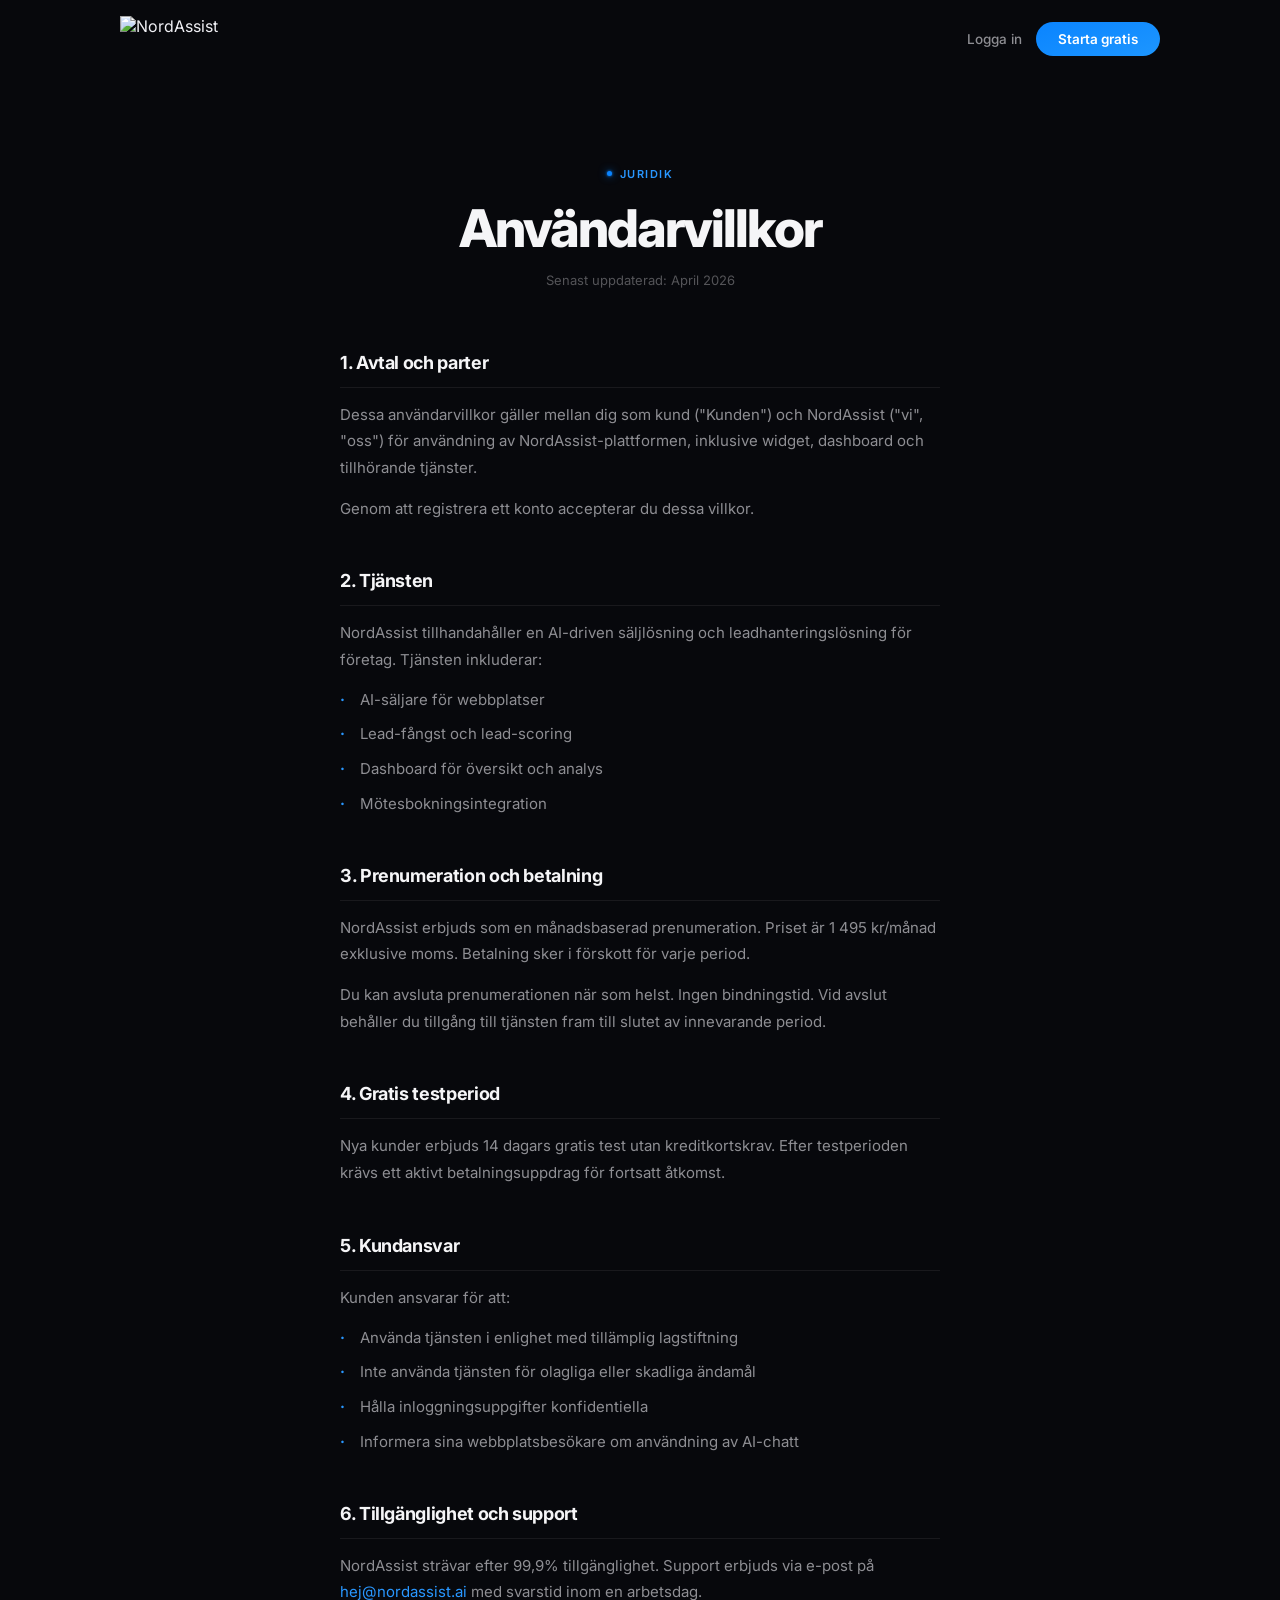
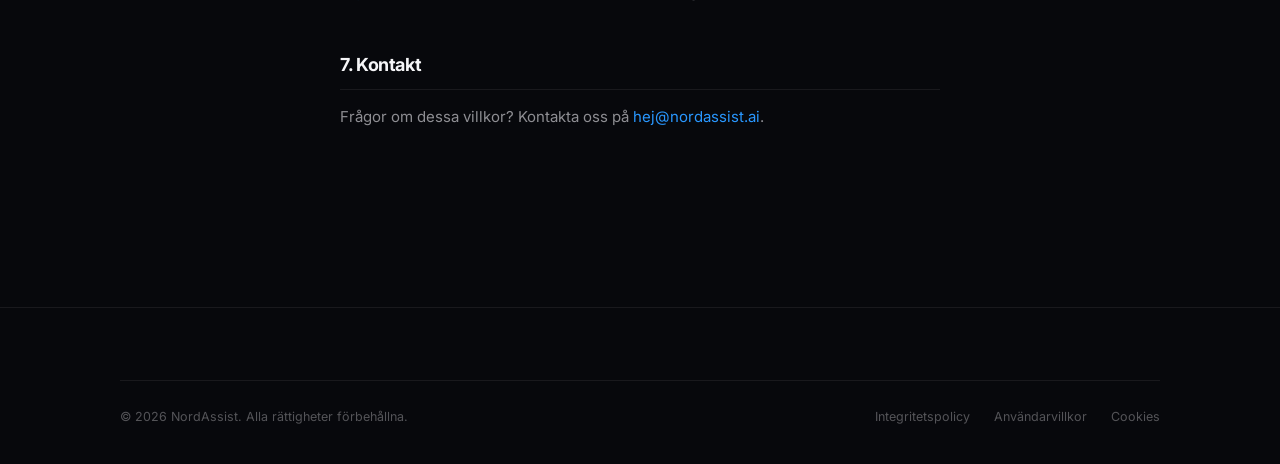
==== anvandarvillkor.html @ 7128ca0f "Förbättra ROI-sektionens design och copy (mörk tema + bättre konvertering)" ====
<!DOCTYPE html>
<html lang="sv">
<head>
  <meta charset="UTF-8"/>
  <meta name="viewport" content="width=device-width, initial-scale=1.0"/>
  <title>Användarvillkor — NordAssist</title>
  <link rel="preconnect" href="https://fonts.googleapis.com"/>
  <link rel="preconnect" href="https://fonts.gstatic.com" crossorigin/>
  <link href="https://fonts.googleapis.com/css2?family=Inter:wght@300;400;500;600;700;800&display=swap" rel="stylesheet"/>
  <link rel="stylesheet" href="./style.css?v=7"/>
  <style>
    .policy-hero{padding:160px 0 64px;text-align:center}
    .policy-hero .eyebrow{justify-content:center;margin-bottom:20px}
    .policy-hero .h1{font-size:clamp(30px,4.5vw,52px);font-weight:800;letter-spacing:-.04em;line-height:1.06;color:var(--text);margin-bottom:16px}
    .policy-meta{font-size:13px;color:var(--text-3)}
    .policy-body{max-width:680px;margin:0 auto;padding:0 40px var(--sec)}
    .policy-section{margin-bottom:48px}
    .policy-h2{font-size:18px;font-weight:700;letter-spacing:-.02em;color:var(--text);margin-bottom:14px;padding-bottom:14px;border-bottom:1px solid var(--border)}
    .policy-p{font-size:15px;color:var(--text-2);line-height:1.78;margin-bottom:14px}
    .policy-p:last-child{margin-bottom:0}
    .policy-ul{list-style:none;display:flex;flex-direction:column;gap:10px;margin-bottom:16px}
    .policy-ul li{font-size:15px;color:var(--text-2);line-height:1.65;padding-left:20px;position:relative}
    .policy-ul li::before{content:'·';position:absolute;left:0;color:var(--blue-2);font-weight:700}
    @media(max-width:600px){
      .policy-hero{padding:100px 0 48px}
      .policy-body{padding:0 20px 64px}
    }
  </style>
</head>
<body>

<nav id="nav" aria-label="Huvudmeny">
  <div class="w">
    <div class="nav-wrap">
      <a href="/" class="nav-logo" aria-label="NordAssist startsida">
        <img src="./assets/assets/Nordassist-transprantlogo.png" alt="NordAssist"/>
      </a>
      <div class="nav-right">
        <a href="https://app.getnordassist.com/login" class="nav-login">Logga in</a>
        <a href="https://app.getnordassist.com/signup" class="nav-cta">Starta gratis</a>
      </div>
    </div>
  </div>
</nav>

<section class="policy-hero">
  <div class="w-xs">
    <div class="eyebrow">Juridik</div>
    <h1 class="h1">Användarvillkor</h1>
    <p class="policy-meta">Senast uppdaterad: April 2026</p>
  </div>
</section>

<div class="policy-body">

  <div class="policy-section">
    <h2 class="policy-h2">1. Avtal och parter</h2>
    <p class="policy-p">Dessa användarvillkor gäller mellan dig som kund ("Kunden") och NordAssist ("vi", "oss") för användning av NordAssist-plattformen, inklusive widget, dashboard och tillhörande tjänster.</p>
    <p class="policy-p">Genom att registrera ett konto accepterar du dessa villkor.</p>
  </div>

  <div class="policy-section">
    <h2 class="policy-h2">2. Tjänsten</h2>
    <p class="policy-p">NordAssist tillhandahåller en AI-driven säljlösning och leadhanteringslösning för företag. Tjänsten inkluderar:</p>
    <ul class="policy-ul">
      <li>AI-säljare för webbplatser</li>
      <li>Lead-fångst och lead-scoring</li>
      <li>Dashboard för översikt och analys</li>
      <li>Mötesbokningsintegration</li>
    </ul>
  </div>

  <div class="policy-section">
    <h2 class="policy-h2">3. Prenumeration och betalning</h2>
    <p class="policy-p">NordAssist erbjuds som en månadsbaserad prenumeration. Priset är 1 495 kr/månad exklusive moms. Betalning sker i förskott för varje period.</p>
    <p class="policy-p">Du kan avsluta prenumerationen när som helst. Ingen bindningstid. Vid avslut behåller du tillgång till tjänsten fram till slutet av innevarande period.</p>
  </div>

  <div class="policy-section">
    <h2 class="policy-h2">4. Gratis testperiod</h2>
    <p class="policy-p">Nya kunder erbjuds 14 dagars gratis test utan kreditkortskrav. Efter testperioden krävs ett aktivt betalningsuppdrag för fortsatt åtkomst.</p>
  </div>

  <div class="policy-section">
    <h2 class="policy-h2">5. Kundansvar</h2>
    <p class="policy-p">Kunden ansvarar för att:</p>
    <ul class="policy-ul">
      <li>Använda tjänsten i enlighet med tillämplig lagstiftning</li>
      <li>Inte använda tjänsten för olagliga eller skadliga ändamål</li>
      <li>Hålla inloggningsuppgifter konfidentiella</li>
      <li>Informera sina webbplatsbesökare om användning av AI-chatt</li>
    </ul>
  </div>

  <div class="policy-section">
    <h2 class="policy-h2">6. Tillgänglighet och support</h2>
    <p class="policy-p">NordAssist strävar efter 99,9% tillgänglighet. Support erbjuds via e-post på <a href="mailto:hej@nordassist.ai" style="color:var(--blue-2)">hej@nordassist.ai</a> med svarstid inom en arbetsdag.</p>
  </div>

  <div class="policy-section">
    <h2 class="policy-h2">7. Kontakt</h2>
    <p class="policy-p">Frågor om dessa villkor? Kontakta oss på <a href="mailto:hej@nordassist.ai" style="color:var(--blue-2)">hej@nordassist.ai</a>.</p>
  </div>

</div>

<footer id="footer">
  <div class="w">
    <div class="footer-bottom" style="border-top:1px solid var(--border);padding-top:28px">
      <span class="footer-copy">© 2026 NordAssist. Alla rättigheter förbehållna.</span>
      <div class="footer-legal">
        <a href="/integritetspolicy.html">Integritetspolicy</a>
        <a href="/anvandarvillkor.html">Användarvillkor</a>
        <a href="/cookies.html">Cookies</a>
      </div>
    </div>
  </div>
</footer>

<script>
  var nav = document.getElementById('nav');
  if (nav) {
    window.addEventListener('scroll', function() {
      nav.classList.toggle('scrolled', window.scrollY > 40);
    }, { passive: true });
  }
</script>
</body>
</html>
---- style.css ----
/* ═══════════════════════════════════════════════════
   NordAssist — Landing Page Styles
   ═══════════════════════════════════════════════════ */

/* ─────────────────────────────────────────
   RESET & BASE
───────────────────────────────────────── */
*,*::before,*::after{box-sizing:border-box;margin:0;padding:0}
html{scroll-behavior:smooth;-webkit-text-size-adjust:100%;scroll-padding-top:68px}
body{
  font-family:'Inter',-apple-system,BlinkMacSystemFont,sans-serif;
  background:#07080c;
  color:#f0f0f5;
  overflow-x:hidden;
  -webkit-font-smoothing:antialiased;
  -moz-osx-font-smoothing:grayscale;
}
img,video{max-width:100%;display:block}
a{text-decoration:none;color:inherit}
button{font-family:inherit;cursor:pointer;border:none;background:none}

/* ─────────────────────────────────────────
   DESIGN TOKENS
───────────────────────────────────────── */
:root{
  --bg:          #07080c;
  --bg-raise:    #0b0d14;
  --bg-float:    #0f1119;
  --surface:     #131720;
  --border:      rgba(255,255,255,0.07);
  --border-hi:   rgba(255,255,255,0.11);
  --blue:        #0A84FF;
  --blue-2:      #2997FF;
  --blue-dim:    rgba(10,132,255,0.10);
  --blue-glow:   rgba(10,132,255,0.22);
  --blue-border: rgba(10,132,255,0.28);
  --text:        #F5F5F7;
  --text-2:      #8E8E93;
  --text-3:      #545458;
  --green:       #30D158;
  --orange:      #FF9F0A;
  --r:           12px;
  --r-lg:        20px;
  --r-xl:        28px;
  --sec:         128px;
  --sec-m:       80px;
  --max:         1120px;
  /* ── Animation system ── */
  --ease:        cubic-bezier(.25,.46,.45,.94);
  --ease-out:    cubic-bezier(.16,1,.3,1);
  --dur-micro:   .15s;
  --dur-hover:   .22s;
  --dur-reveal:  .62s;
}

/* ─────────────────────────────────────────
   LAYOUT
───────────────────────────────────────── */
.w{max-width:var(--max);margin:0 auto;padding:0 40px}
.w-sm{max-width:760px;margin:0 auto;padding:0 40px}
.w-xs{max-width:560px;margin:0 auto;padding:0 40px}

/* ─────────────────────────────────────────
   TYPOGRAPHY
───────────────────────────────────────── */
.eyebrow{
  display:inline-flex;align-items:center;gap:8px;
  font-size:11px;font-weight:600;letter-spacing:.14em;text-transform:uppercase;
  color:var(--blue-2);
}
.eyebrow::before{
  content:'';width:5px;height:5px;border-radius:50%;
  background:var(--blue);box-shadow:0 0 10px var(--blue);
  animation:pulse 2.4s ease-in-out infinite;
}
@keyframes pulse{0%,100%{opacity:1}50%{opacity:.3}}

.display{
  font-size:clamp(52px,7vw,96px);
  font-weight:800;letter-spacing:-.04em;line-height:1.01;color:var(--text);
}
.display em{font-style:normal;color:var(--blue-2)}

.h2{
  font-size:clamp(36px,4.5vw,64px);
  font-weight:700;letter-spacing:-.03em;line-height:1.08;color:var(--text);
}
.h3{font-size:clamp(22px,2.5vw,32px);font-weight:700;letter-spacing:-.025em;color:var(--text);line-height:1.2}

.lead{font-size:clamp(17px,1.8vw,21px);line-height:1.65;color:var(--text-2);font-weight:400}
.body{font-size:16px;line-height:1.75;color:var(--text-2)}

/* ─────────────────────────────────────────
   BUTTONS
───────────────────────────────────────── */
.btn{
  display:inline-flex;align-items:center;gap:9px;
  padding:14px 30px;border-radius:980px;
  font-size:15px;font-weight:600;letter-spacing:-.01em;
  transition:all .22s ease;white-space:nowrap;
}
.btn-primary{
  background:var(--blue);color:#fff;
  box-shadow:0 0 0 0 transparent;
}
.btn-primary:hover{
  background:var(--blue-2);
  box-shadow:0 8px 32px rgba(10,132,255,.35),0 0 0 1px rgba(10,132,255,.4);
  transform:translateY(-1px);
}
.btn-ghost{
  color:var(--text-2);
  border:1px solid var(--border-hi);
  background:rgba(255,255,255,.03);
}
.btn-ghost:hover{color:var(--text);border-color:rgba(255,255,255,.22);background:rgba(255,255,255,.06)}
.btn-demo{
  color:#fff;
  background:linear-gradient(160deg,var(--blue) 0%,#1d96ff 100%);
  border:1px solid transparent;
  box-shadow:inset 0 1px 0 rgba(255,255,255,.12),0 4px 20px rgba(10,132,255,.28);
}
.btn-demo:hover{
  color:#fff;
  background:linear-gradient(160deg,#1d96ff 0%,var(--blue-2) 100%);
  box-shadow:0 0 0 1px rgba(10,132,255,.5),0 8px 36px rgba(10,132,255,.44),inset 0 1px 0 rgba(255,255,255,.12);
  transform:scale(1.03);
}
.btn svg{width:16px;height:16px;flex-shrink:0;transition:transform .2s}
.btn:hover svg{transform:translateX(3px)}

/* ─────────────────────────────────────────
   REVEAL ANIMATIONS — defined in FINAL POLISH block below
───────────────────────────────────────── */
.r-d1{transition-delay:.1s}.r-d2{transition-delay:.2s}.r-d3{transition-delay:.3s}
.r-d4{transition-delay:.4s}.r-d5{transition-delay:.5s}

/* ─────────────────────────────────────────
   NAV
───────────────────────────────────────── */
#nav{
  position:fixed;top:0;left:0;right:0;z-index:999;
  padding:16px 0;
  transition:background .35s,border-color .35s,padding .35s;
  border-bottom:1px solid transparent;
}
#nav.scrolled{
  background:rgba(7,8,12,.82);
  backdrop-filter:blur(24px);-webkit-backdrop-filter:blur(24px);
  border-bottom-color:var(--border);
  padding:12px 0;
}
.nav-wrap{display:flex;align-items:center;justify-content:space-between;gap:20px}
.nav-logo{
  display:flex;align-items:center;
  background:none;padding:0;border-radius:0;
  border:none;box-shadow:none;outline:none;
  text-decoration:none;
}
.nav-logo img{
  /* Crop the large empty canvas padding out of the PNG so the
     actual "Nordassist" text fills the visible area */
  display:block;
  width:210px;
  height:46px;
  object-fit:cover;
  object-position:50% 48%;
  transition:opacity .25s ease, transform .25s ease;
}
.nav-logo:hover img{
  opacity:.88;
  transform:scale(1.02);
}
.nav-links{display:flex;align-items:center;gap:32px;list-style:none}
.nav-links a{font-size:13.5px;font-weight:500;color:var(--text-2);transition:color .18s}
.nav-links a:hover{color:var(--text)}
.nav-right{display:flex;align-items:center;gap:14px}
.nav-login{font-size:13.5px;font-weight:500;color:var(--text-2);transition:color .18s}
.nav-login:hover{color:var(--text)}
.nav-signup{font-size:13.5px;font-weight:500;color:var(--blue-2);transition:color .18s}
.nav-signup:hover{color:#fff}
.nav-cta{
  display:inline-flex;align-items:center;gap:7px;
  padding:9px 22px;border-radius:980px;
  font-size:13.5px;font-weight:600;color:#fff;
  background:var(--blue);transition:all .2s;
}
.nav-cta:hover{background:var(--blue-2);box-shadow:0 4px 22px rgba(10,132,255,.55);transform:translateY(-1px)}
.hamburger{display:none;flex-direction:column;gap:5px;padding:4px}
.hamburger span{display:block;width:22px;height:1.5px;background:var(--text-2);border-radius:2px;transition:all .25s}

/* ─────────────────────────────────────────
   MOBILE MENU
───────────────────────────────────────── */
.mob-menu{
  display:none;position:fixed;inset:0;z-index:998;
  background:rgba(7,8,12,.97);
  flex-direction:column;align-items:center;justify-content:center;gap:36px;
}
.mob-menu.open{display:flex}
.mob-menu a{font-size:26px;font-weight:700;color:var(--text);letter-spacing:-.03em;transition:color .18s}
.mob-menu a:hover{color:var(--blue-2)}
.mob-close{position:absolute;top:20px;right:20px;font-size:32px;color:var(--text-2);border:none;background:none;cursor:pointer}

/* ─────────────────────────────────────────
   ① HERO
───────────────────────────────────────── */
#hero{
  position:relative;
  min-height:100vh;
  display:flex;flex-direction:column;align-items:center;justify-content:center;
  text-align:center;padding:200px 0 100px;
  background:#000;
  overflow:hidden;
}
#hero::after{
  content:'';position:absolute;left:0;right:0;bottom:0;
  height:160px;pointer-events:none;z-index:0;
  background:linear-gradient(to bottom,transparent,var(--bg));
}


.hero-inner{position:relative;z-index:1;max-width:820px;padding:0 32px}

.hero-badge{
  display:inline-flex;align-items:center;gap:8px;
  padding:8px 20px;border-radius:980px;
  background:rgba(255,255,255,.05);border:1px solid rgba(255,255,255,.13);
  font-size:11.5px;font-weight:600;color:rgba(255,255,255,.7);letter-spacing:.1em;text-transform:uppercase;
  margin-bottom:40px;
}
.hero-badge-icon{font-size:13px;opacity:.8}

.hero-title{
  font-size:clamp(54px,7.5vw,100px);
  font-weight:800;letter-spacing:-.045em;line-height:.98;
  color:var(--text);margin-bottom:24px;
}

.hero-sub{
  font-size:clamp(16px,1.8vw,19px);line-height:1.65;color:var(--text-2);
  max-width:560px;margin:0 auto 40px;font-weight:400;
}

/* Video */
.hero-video-wrap{
  position:relative;
  width:560px;height:560px;
  margin:32px auto 40px;
  display:flex;align-items:center;justify-content:center;
  animation:heroFloat 7s ease-in-out infinite;
}
@keyframes heroFloat{
  0%,100%{transform:translateY(0)}
  50%{transform:translateY(-16px)}
}
.hero-video-wrap::before{
  content:'';position:absolute;inset:-15%;
  background:radial-gradient(circle,rgba(10,132,255,.18) 0%,transparent 65%);
  filter:blur(50px);
  z-index:0;pointer-events:none;
}
.hero-video-wrap video{
  width:100%;height:100%;
  object-fit:contain;
  position:relative;z-index:1;
  mix-blend-mode:screen;
  -webkit-mask-image:radial-gradient(circle, black 40%, transparent 70%);
  mask-image:        radial-gradient(circle, black 40%, transparent 70%);
}

.hero-actions{display:flex;align-items:center;justify-content:center;gap:12px;flex-wrap:wrap}

.hero-proof{
  margin-top:44px;
  display:flex;align-items:center;justify-content:center;gap:24px;flex-wrap:wrap;
}
.hero-proof-item{font-size:12px;font-weight:500;color:var(--text-3);letter-spacing:.02em}
.hero-proof-sep{width:3px;height:3px;border-radius:50%;background:var(--text-3)}

/* Scroll cue */
.scroll-cue{
  position:absolute;bottom:36px;left:50%;transform:translateX(-50%);
  z-index:2;display:flex;flex-direction:column;align-items:center;gap:8px;
}
.scroll-cue-line{
  width:1px;height:48px;
  background:linear-gradient(to bottom,rgba(255,255,255,.25),transparent);
  animation:scrollLine 2s ease-in-out infinite;
}
@keyframes scrollLine{
  0%{transform:scaleY(0);transform-origin:top}
  50%{transform:scaleY(1);transform-origin:top}
  51%{transform:scaleY(1);transform-origin:bottom}
  100%{transform:scaleY(0);transform-origin:bottom}
}
.scroll-cue-label{font-size:10px;font-weight:600;letter-spacing:.12em;text-transform:uppercase;color:var(--text-3)}

/* ─────────────────────────────────────────
   ② VALUE PROPS (ROI grid)
───────────────────────────────────────── */
#value-props{
  background:var(--bg);
  padding:var(--sec) 0 calc(var(--sec) + 20px);
  position:relative;
  overflow:hidden;
}
/* Layered atmospheric glow — offset blue + subtle indigo */
#value-props::before{
  content:'';
  position:absolute;
  top:-200px; left:50%;
  transform:translateX(-50%);
  width:1400px; height:900px;
  background:
    radial-gradient(ellipse 52% 52% at 36% 44%, rgba(10,132,255,.085) 0%, transparent 70%),
    radial-gradient(ellipse 42% 42% at 64% 36%, rgba(88,80,220,.055) 0%, transparent 70%);
  pointer-events:none;
  z-index:0;
}
.vp-header{
  text-align:center;
  margin-bottom:64px;
  padding:0 40px;
  position:relative;
  z-index:1;
}
.vp-title{
  font-size:clamp(28px,3.8vw,46px);
  font-weight:800;
  letter-spacing:-.04em;
  line-height:1.06;
  color:var(--text);
  margin-bottom:18px;
  max-width:600px;
  margin-left:auto;margin-right:auto;
}
.vp-sub{
  font-size:17px;
  color:var(--text-2);
  line-height:1.65;
  max-width:480px;
  margin:0 auto;
  font-weight:400;
}
.vp-grid{
  display:grid;
  grid-template-columns:repeat(4,1fr);
  gap:14px;
  max-width:var(--max);
  margin:0 auto;
  padding:0 40px;
  position:relative;
  z-index:1;
}
.vp-card{
  background:linear-gradient(160deg,rgb(21,23,38) 0%,rgb(14,16,27) 100%);
  border:1px solid rgba(255,255,255,.08);
  border-radius:20px;
  padding:34px 28px 30px;
  position:relative;
  overflow:hidden;
  box-shadow:
    inset 0 1px 0 rgba(255,255,255,.07),
    0 8px 32px rgba(0,0,0,.5);
  transition:transform .3s var(--ease-out),box-shadow .3s var(--ease-out),border-color .3s var(--ease-out);
}
/* Diagonal shimmer on hover */
.vp-card::after{
  content:'';
  position:absolute;
  inset:0;
  background:linear-gradient(
    135deg,
    transparent 30%,
    rgba(255,255,255,.022) 50%,
    transparent 70%
  );
  opacity:0;
  transition:opacity .35s var(--ease);
  pointer-events:none;
}
.vp-card:hover::after{ opacity:1 }
.vp-card:hover{
  transform:translateY(-7px);
  border-color:rgba(10,132,255,.30);
  box-shadow:
    inset 0 1px 0 rgba(255,255,255,.10),
    0 24px 64px rgba(0,0,0,.6),
    0 0 0 1px rgba(10,132,255,.10),
    0 0 60px rgba(10,132,255,.07);
}
.vp-icon{
  width:48px;height:48px;
  min-width:48px;min-height:48px;
  border-radius:13px;
  background:rgba(10,132,255,.09);
  border:1px solid rgba(10,132,255,.20);
  display:flex;align-items:center;justify-content:center;
  flex-shrink:0;
  overflow:hidden;
  margin-bottom:22px;
  box-shadow:inset 0 1px 0 rgba(255,255,255,.06);
  transition:background .3s var(--ease),box-shadow .3s var(--ease),border-color .3s var(--ease);
}
.vp-icon svg{
  display:block;
  width:20px!important;height:20px!important;
  min-width:20px;min-height:20px;
  max-width:20px;max-height:20px;
  flex-shrink:0;
  color:var(--blue-2);
}
.vp-card:hover .vp-icon{
  background:rgba(10,132,255,.16);
  border-color:rgba(10,132,255,.34);
  box-shadow:
    inset 0 1px 0 rgba(255,255,255,.07),
    0 0 22px rgba(10,132,255,.38);
}
.vp-card-title{
  font-size:15.5px;
  font-weight:700;
  color:var(--text);
  letter-spacing:-.025em;
  line-height:1.28;
  margin-bottom:10px;
}
.vp-card-text{
  font-size:13.5px;
  color:var(--text-2);
  line-height:1.68;
}
/* Tagline — vertical blue connector + statement */
.vp-tagline{
  text-align:center;
  margin-top:68px;
  padding:0 40px;
  position:relative;
  z-index:1;
}
.vp-tagline::before{
  content:'';
  display:block;
  width:1px; height:44px;
  background:linear-gradient(to bottom,transparent,rgba(10,132,255,.45),transparent);
  margin:0 auto 24px;
}
.vp-tagline-text{
  font-size:16px;
  font-weight:500;
  color:var(--text-2);
  letter-spacing:-.015em;
  line-height:1.5;
}

/* ─────────────────────────────────────────
   ③ PROBLEM HOOK
───────────────────────────────────────── */
#hook{
  padding:var(--sec) 0;
  background:var(--bg);
  text-align:center;
}
.hook-stat{
  font-size:clamp(80px,12vw,160px);
  font-weight:800;letter-spacing:-.06em;line-height:1;
  color:var(--text);margin-bottom:16px;
}
.hook-stat span{color:var(--blue-2)}
.hook-label{font-size:clamp(18px,2.2vw,26px);font-weight:400;color:var(--text-2);letter-spacing:-.01em}
.hook-sub{
  max-width:480px;margin:40px auto 0;
  font-size:17px;line-height:1.65;color:var(--text-3);
}
.hook-divider{
  width:1px;height:80px;background:linear-gradient(to bottom,transparent,rgba(255,255,255,.12),transparent);
  margin:56px auto;
}

/* ─────────────────────────────────────────
   ③ DASHBOARD
───────────────────────────────────────── */
#dashboard{
  padding:0 0 var(--sec);
  background:var(--bg);
}
.dash-label-row{text-align:center;margin-bottom:64px}
.dash-label-row .eyebrow{margin-bottom:20px}

.dash-frame{
  position:relative;max-width:1180px;margin:0 auto;padding:0 24px;
  overflow:hidden;
}
.dash-frame::before{
  content:'';position:absolute;
  inset:80px 60px 0;
  background:radial-gradient(ellipse at 50% 40%,rgba(10,132,255,.2) 0%,rgba(100,90,255,.07) 40%,transparent 70%);
  filter:blur(60px);pointer-events:none;z-index:0;
  overflow:hidden;
}
.dash-window{
  position:relative;z-index:1;
  background:var(--bg-float);
  border:1px solid rgba(10,132,255,.16);
  border-radius:20px;overflow:hidden;
  box-shadow:0 0 0 1px rgba(255,255,255,.05),0 60px 160px rgba(0,0,0,.8),0 0 100px rgba(10,132,255,.12);
  transition:transform .5s ease,box-shadow .5s ease;
}
.dash-window:hover{
  transform:scale(1.008);
  box-shadow:0 0 0 1px rgba(255,255,255,.07),0 70px 180px rgba(0,0,0,.85),0 0 140px rgba(10,132,255,.2);
}
.dash-bar{
  display:flex;align-items:center;gap:8px;
  padding:14px 22px;border-bottom:1px solid var(--border);
  background:rgba(255,255,255,.02);
}
.dash-dot{width:11px;height:11px;border-radius:50%}
.dash-dot-r{background:#FF5F57}.dash-dot-y{background:#FEBC2E}.dash-dot-g{background:#28C840}
.dash-url{
  margin-left:14px;padding:5px 16px;
  background:rgba(255,255,255,.04);border:1px solid var(--border);border-radius:7px;
  font-size:12px;color:var(--text-3);display:flex;align-items:center;gap:8px;
}
.dash-img{width:100%;height:auto;display:block}

/* ─────────────────────────────────────────
   ④⑤⑥ ALTERNATING FEATURES
───────────────────────────────────────── */
.feature-section{
  padding:var(--sec) 0;
  overflow:hidden;
}
.feature-section:nth-child(even){background:var(--bg-raise)}
.feature-section:nth-child(odd){background:var(--bg)}

.feature-grid{
  display:grid;grid-template-columns:1fr 1fr;
  gap:80px;align-items:center;
}
.feature-grid.reverse{direction:rtl}
.feature-grid.reverse > *{direction:ltr}

.feature-copy .eyebrow{margin-bottom:24px}
.feature-copy .h3{margin-bottom:20px}
.feature-copy .body{margin-bottom:36px;max-width:440px}

.feature-result{
  display:inline-flex;align-items:center;gap:12px;
  padding:12px 20px;border-radius:12px;
  background:rgba(48,209,88,.06);border:1px solid rgba(48,209,88,.18);
}
.feature-result-num{font-size:22px;font-weight:800;letter-spacing:-.04em;color:var(--green)}
.feature-result-text{font-size:13px;color:rgba(255,255,255,.5);line-height:1.4}

.feature-visual{
  position:relative;display:flex;align-items:center;justify-content:center;
}
.feature-visual::before{
  content:'';position:absolute;inset:0;
  background:radial-gradient(ellipse at 50% 50%,rgba(10,132,255,.1) 0%,transparent 70%);
  pointer-events:none;
}

/* Chat widget mock */
.chat-mock{
  width:100%;max-width:380px;
  background:var(--bg-float);border:1px solid var(--border-hi);
  border-radius:20px;padding:28px;
  box-shadow:0 40px 100px rgba(0,0,0,.6),0 0 80px rgba(10,132,255,.12),0 0 0 1px rgba(10,132,255,.06);
}
.chat-header{display:flex;align-items:center;gap:12px;margin-bottom:24px;padding-bottom:16px;border-bottom:1px solid var(--border)}
.chat-avatar{
  width:36px;height:36px;border-radius:50%;
  background:linear-gradient(135deg,#0A84FF,#2997FF);
  display:flex;align-items:center;justify-content:center;
  font-size:14px;font-weight:700;color:#fff;flex-shrink:0;
}
.chat-header-info{flex:1}
.chat-name{font-size:13px;font-weight:600;color:var(--text);margin-bottom:2px}
.chat-status{font-size:11px;color:var(--green);display:flex;align-items:center;gap:5px}
.chat-status::before{content:'';width:5px;height:5px;border-radius:50%;background:var(--green)}

.chat-messages{display:flex;flex-direction:column;gap:14px;margin-bottom:24px}
.chat-bubble{
  padding:11px 15px;border-radius:14px;
  font-size:13.5px;line-height:1.55;max-width:82%;
}
.chat-bubble-ai{background:var(--surface);color:var(--text-2);align-self:flex-start;border-bottom-left-radius:4px}
.chat-bubble-user{background:var(--blue);color:#fff;align-self:flex-end;border-bottom-right-radius:4px}

.chat-score-row{
  display:flex;align-items:center;gap:10px;
  padding:10px 14px;
  background:rgba(10,132,255,.08);border:1px solid rgba(10,132,255,.18);border-radius:10px;
  font-size:12px;
}
.chat-score-label{color:var(--text-3);flex:1}
.chat-score-value{font-size:18px;font-weight:800;color:var(--blue-2);letter-spacing:-.03em}
.chat-score-bar{
  flex:1;height:4px;background:rgba(255,255,255,.08);border-radius:2px;overflow:hidden;
}
.chat-score-fill{height:100%;border-radius:2px;background:linear-gradient(90deg,var(--blue),var(--blue-2))}

/* Lead card mock */
.lead-mock{
  width:100%;max-width:360px;
  background:var(--bg-float);border:1px solid var(--border-hi);
  border-radius:20px;overflow:hidden;
  box-shadow:0 40px 100px rgba(0,0,0,.5);
}
.lead-mock-header{
  padding:24px 24px 20px;
  border-bottom:1px solid var(--border);
  background:rgba(255,255,255,.02);
  display:flex;align-items:center;justify-content:space-between;
}
.lead-mock-title{font-size:12px;font-weight:600;letter-spacing:.08em;text-transform:uppercase;color:var(--text-3)}
.lead-hot-badge{
  font-size:10px;font-weight:700;letter-spacing:.06em;text-transform:uppercase;
  color:#FF453A;background:rgba(255,69,58,.1);border:1px solid rgba(255,69,58,.2);
  padding:3px 10px;border-radius:20px;
}
.lead-item{
  padding:18px 24px;border-bottom:1px solid var(--border);
  display:flex;align-items:center;gap:14px;
  transition:background .18s;
}
.lead-item:last-child{border-bottom:none}
.lead-item:hover{background:rgba(255,255,255,.02)}
.lead-initials{
  width:36px;height:36px;border-radius:50%;
  display:flex;align-items:center;justify-content:center;
  font-size:12px;font-weight:700;flex-shrink:0;
}
.lead-info{flex:1}
.lead-name{font-size:13.5px;font-weight:600;color:var(--text);margin-bottom:3px}
.lead-company{font-size:12px;color:var(--text-3)}
.lead-score{text-align:right}
.lead-score-num{font-size:18px;font-weight:800;letter-spacing:-.03em}
.lead-score-sub{font-size:10px;color:var(--text-3);margin-top:1px}
.lead-bar{height:3px;border-radius:2px;margin-top:6px}

/* Calendar mock */
.cal-mock{
  width:100%;max-width:360px;
  background:var(--bg-float);border:1px solid var(--border-hi);
  border-radius:20px;overflow:hidden;
  box-shadow:0 40px 100px rgba(0,0,0,.5);
}
.cal-header{
  padding:20px 24px;border-bottom:1px solid var(--border);
  display:flex;align-items:center;justify-content:space-between;
}
.cal-month{font-size:14px;font-weight:600;color:var(--text)}
.cal-nav{display:flex;gap:8px}
.cal-nav-btn{
  width:28px;height:28px;border-radius:50%;border:1px solid var(--border);
  display:flex;align-items:center;justify-content:center;color:var(--text-3);font-size:14px;
  transition:all .18s;
}
.cal-nav-btn:hover{border-color:var(--border-hi);color:var(--text)}
.cal-days-header{
  display:grid;grid-template-columns:repeat(7,1fr);
  padding:14px 20px 8px;gap:2px;
}
.cal-day-label{font-size:10px;font-weight:600;letter-spacing:.06em;text-transform:uppercase;color:var(--text-3);text-align:center}
.cal-grid{display:grid;grid-template-columns:repeat(7,1fr);padding:0 16px 20px;gap:4px}
.cal-cell{
  aspect-ratio:1;display:flex;align-items:center;justify-content:center;
  font-size:13px;border-radius:50%;cursor:pointer;transition:all .18s;color:var(--text-2);
}
.cal-cell:hover{background:rgba(255,255,255,.06);color:var(--text)}
.cal-cell.today{background:var(--blue);color:#fff;font-weight:700}
.cal-cell.booked{color:var(--text-3)}
.cal-cell.booked::after{
  content:'·';position:absolute;bottom:2px;left:50%;transform:translateX(-50%);
  font-size:8px;color:var(--blue);
}
.cal-cell.available{background:rgba(48,209,88,.1);color:var(--green);font-weight:600}
.cal-cell-wrap{position:relative}
.cal-slot-list{padding:16px 24px;border-top:1px solid var(--border)}
.cal-slot-label{font-size:11px;font-weight:600;letter-spacing:.08em;text-transform:uppercase;color:var(--text-3);margin-bottom:12px}
.cal-slots{display:flex;gap:8px;flex-wrap:wrap}
.cal-slot{
  padding:7px 14px;border-radius:8px;font-size:13px;font-weight:500;
  border:1px solid var(--border);color:var(--text-2);transition:all .18s;cursor:pointer;
}
.cal-slot:hover{border-color:var(--blue);color:var(--blue);background:var(--blue-dim)}
.cal-slot.selected{background:var(--blue);border-color:var(--blue);color:#fff}

/* ─────────────────────────────────────────
   ⑦ RESULTS STATS
───────────────────────────────────────── */
#results{
  padding:var(--sec) 0;
  background:var(--bg);
  border-top:1px solid var(--border);
  border-bottom:1px solid var(--border);
}
.results-grid{
  display:grid;grid-template-columns:repeat(3,1fr);
  gap:0;border:1px solid var(--border);border-radius:var(--r-xl);overflow:hidden;
}
.result-item{
  padding:56px 40px;text-align:center;
  border-right:1px solid var(--border);
  position:relative;transition:background .22s;
}
.result-item:last-child{border-right:none}
.result-item:hover{background:rgba(10,132,255,.03)}
.result-item::after{
  content:'';position:absolute;top:0;left:0;right:0;height:2px;
  background:linear-gradient(90deg,transparent,var(--blue),transparent);
  opacity:0;transition:opacity .3s;
}
.result-item:hover::after{opacity:1}
.result-num{
  font-size:clamp(48px,6vw,76px);font-weight:800;letter-spacing:-.05em;
  color:var(--text);line-height:1;margin-bottom:10px;
}
.result-num em{font-style:normal;color:var(--blue-2)}
.result-label{font-size:14px;color:var(--text-3);font-weight:500;line-height:1.5}

/* ─────────────────────────────────────────
   ⑧ HOW IT WORKS
───────────────────────────────────────── */
#how{
  padding:var(--sec) 0;
  background:var(--bg-raise);
}
/* .how-steps, .how-step, etc. → moved to premium redesign block above */

/* ─────────────────────────────────────────
   ⑨ COMPARISON
───────────────────────────────────────── */
#compare{
  padding:var(--sec) 0;
  background:var(--bg);
}
.compare-wrap{
  max-width:800px;margin:64px auto 0;
  border:1px solid var(--border);border-radius:var(--r-lg);
  overflow:hidden; /* overridden to overflow-x:auto on mobile */
}
.compare-table{width:100%;border-collapse:collapse}
.compare-thead{border-bottom:1px solid var(--border)}
.compare-th{
  padding:20px 28px;font-size:13px;font-weight:600;
  text-align:center;
}
.compare-th.feat{text-align:left;color:var(--text-3);font-size:11px;text-transform:uppercase;letter-spacing:.08em;width:42%}
.compare-th.nord{color:var(--blue-2);background:rgba(10,132,255,.05);border-left:1px solid var(--blue-border);border-right:1px solid var(--blue-border)}
.compare-th.other{color:var(--text-3);font-weight:500}
.compare-row{border-bottom:1px solid var(--border);transition:background .15s}
.compare-row:last-child{border-bottom:none}
.compare-row:hover{background:rgba(255,255,255,.015)}
.compare-td{padding:15px 28px;font-size:14px;color:var(--text-2);text-align:left}
.compare-td.center{text-align:center;font-size:17px}
.compare-td.nord-col{background:rgba(10,132,255,.04);border-left:1px solid rgba(10,132,255,.12);border-right:1px solid rgba(10,132,255,.12)}
.chk{color:#30D158;font-weight:700}
.crs{color:#FF453A;opacity:.6}
.prt{color:#FF9F0A;font-size:12px;font-weight:500}

/* ─────────────────────────────────────────
   ⑩ PRICING V2
───────────────────────────────────────── */
@keyframes pv2-glow{
  0%,100%{ opacity:.48; transform:translateX(-50%) scale(1) }
  50%{     opacity:.88; transform:translateX(-50%) scale(1.22) }
}

/* Section */
.pricing-v2-section{
  padding:var(--sec) 0;
  background:var(--bg);
}
/* Keep #pricing for nav anchor + section separator rule */
#pricing{ background:var(--bg) }

/* Inner container */
.pricing-v2-container{
  max-width:1100px;
  margin:0 auto;
  padding:0 32px;
}

/* Header */
.pricing-v2-header{
  text-align:center;
  margin-bottom:68px;
}
.pricing-v2-subtitle{
  margin-top:14px;
  font-size:17px;
  color:var(--text-2);
  max-width:460px;
  margin-left:auto; margin-right:auto;
  line-height:1.65;
}

/* Grid */
.pricing-v2-grid{
  display:grid;
  grid-template-columns:repeat(3,1fr);
  gap:20px;
  align-items:center;
}

/* ── Base card ── */
.pricing-v2-card{
  position:relative;
  border-radius:22px;
  padding:44px 34px 40px;
  background:rgb(16,18,28);
  border:1px solid rgba(255,255,255,.12);
  box-shadow:0 8px 32px rgba(0,0,0,.55);
  display:flex;
  flex-direction:column;
  transition:transform .3s ease, box-shadow .3s ease, border-color .3s ease;
}
.pricing-v2-card:hover{
  transform:translateY(-6px);
  border-color:rgba(255,255,255,.22);
  box-shadow:0 20px 56px rgba(0,0,0,.7), 0 0 0 1px rgba(255,255,255,.08);
}

/* ── Featured card (Growth) ── */
.pricing-v2-card--featured{
  background:rgb(10,24,16);
  border:1px solid rgba(48,209,88,.35);
  box-shadow:
    0 0 0 1px rgba(48,209,88,.07),
    0 8px 40px rgba(0,0,0,.5),
    0 0 64px rgba(48,209,88,.07);
  transform:translateY(-14px);
  z-index:2;
}
.pricing-v2-card--featured:hover{
  transform:translateY(-20px);
  border-color:rgba(48,209,88,.42);
  box-shadow:
    0 0 0 1px rgba(48,209,88,.12),
    0 22px 68px rgba(0,0,0,.65),
    0 0 80px rgba(48,209,88,.12);
}

/* Animated glow blob */
.pricing-v2-glow{
  position:absolute;
  bottom:-28px; left:50%;
  width:240px; height:120px;
  background:radial-gradient(ellipse,rgba(48,209,88,.2) 0%,transparent 70%);
  filter:blur(24px);
  pointer-events:none;
  z-index:0;
  animation:pv2-glow 7s ease-in-out infinite;
}

/* Badge */
.pricing-v2-badge{
  position:absolute;
  top:-13px; left:50%;
  transform:translateX(-50%);
  background:linear-gradient(120deg,#22c55e,#10b981);
  color:#fff;
  font-size:9.5px; font-weight:800;
  letter-spacing:.1em; text-transform:uppercase;
  padding:4px 14px; border-radius:99px;
  box-shadow:0 3px 14px rgba(48,209,88,.45);
  white-space:nowrap;
  z-index:3;
}

/* Plan label */
.pricing-v2-plan{
  font-size:10px; font-weight:700;
  letter-spacing:.14em; text-transform:uppercase;
  color:var(--text-3);
  margin-bottom:18px;
  position:relative; z-index:1;
}
.pricing-v2-card--featured .pricing-v2-plan{ color:#4ade80 }

/* Price */
.pricing-v2-price{
  display:flex;
  align-items:baseline;
  gap:8px;
  margin-bottom:10px;
  position:relative; z-index:1;
}
.pricing-v2-price-amount{
  font-size:clamp(38px,4.2vw,52px);
  font-weight:800;
  letter-spacing:-.045em;
  color:var(--text);
  line-height:1;
}
.pricing-v2-price-amount--lg{ font-size:clamp(28px,3.2vw,38px) }
.pricing-v2-price-period{
  font-size:13px; font-weight:400;
  color:var(--text-3);
}

/* Description */
.pricing-v2-desc{
  font-size:13.5px;
  color:var(--text-3);
  line-height:1.65;
  margin-bottom:24px;
  position:relative; z-index:1;
}

/* Separator */
.pricing-v2-sep{
  height:1px;
  background:rgba(255,255,255,.07);
  margin-bottom:22px;
  position:relative; z-index:1;
}
.pricing-v2-card--featured .pricing-v2-sep{ background:rgba(48,209,88,.15) }

/* Feature list */
.pricing-v2-features{
  list-style:none;
  padding:0; margin:0 0 32px;
  display:flex; flex-direction:column; gap:11px;
  flex:1;
  position:relative; z-index:1;
}
.pricing-v2-features li{
  display:flex;
  align-items:flex-start;
  gap:10px;
  font-size:13.5px;
  color:var(--text-2);
  line-height:1.45;
}
.pricing-v2-features li::before{
  content:'';
  flex-shrink:0;
  width:15px; height:15px;
  margin-top:1px;
  background-image:url("data:image/svg+xml,%3Csvg viewBox='0 0 16 16' fill='none' xmlns='http://www.w3.org/2000/svg'%3E%3Cpath d='M3 8.5l3.5 3.5L13 5' stroke='%236b7280' stroke-width='1.8' stroke-linecap='round' stroke-linejoin='round'/%3E%3C/svg%3E");
  background-repeat:no-repeat;
  background-position:center;
  background-size:contain;
}
.pricing-v2-card--featured .pricing-v2-features li::before{
  background-image:url("data:image/svg+xml,%3Csvg viewBox='0 0 16 16' fill='none' xmlns='http://www.w3.org/2000/svg'%3E%3Cpath d='M3 8.5l3.5 3.5L13 5' stroke='%2334d399' stroke-width='1.8' stroke-linecap='round' stroke-linejoin='round'/%3E%3C/svg%3E");
}

/* Buttons */
.pricing-v2-button{
  display:block;
  width:100%;
  padding:13px 20px;
  border-radius:99px;
  font-size:13.5px; font-weight:700;
  text-align:center;
  letter-spacing:.01em;
  transition:all .25s ease;
  position:relative; z-index:1;
  margin-top:auto;
}
.pricing-v2-button--secondary{
  background:rgba(255,255,255,.07);
  border:1px solid rgba(255,255,255,.18);
  color:var(--text-2);
}
.pricing-v2-button--secondary:hover{
  background:rgba(255,255,255,.12);
  border-color:rgba(255,255,255,.3);
  color:var(--text);
  transform:translateY(-1px);
}
.pricing-v2-button--primary{
  background:linear-gradient(135deg,#22c55e,#10b981);
  border:1px solid rgba(255,255,255,.1);
  color:#fff;
  font-weight:800;
  box-shadow:0 4px 18px rgba(48,209,88,.32);
}
.pricing-v2-button--primary:hover{
  background:linear-gradient(135deg,#34d972,#16c87a);
  box-shadow:0 8px 28px rgba(48,209,88,.5);
  transform:translateY(-1px);
}

/* Support text strip */
.pricing-v2-support{
  text-align:center;
  margin-top:80px;
  max-width:600px;
  margin-left:auto; margin-right:auto;
  padding:48px 52px;
  position:relative;
  background:linear-gradient(160deg,rgba(10,132,255,.06) 0%,rgba(10,132,255,.02) 100%);
  border:1px solid rgba(10,132,255,.18);
  border-radius:20px;
  box-shadow:
    0 0 0 1px rgba(10,132,255,.06),
    0 8px 40px rgba(0,0,0,.45),
    inset 0 1px 0 rgba(255,255,255,.05);
  overflow:hidden;
}
.pricing-v2-support::before{
  content:'';
  position:absolute;
  top:-60px; left:50%;
  transform:translateX(-50%);
  width:320px; height:160px;
  background:radial-gradient(ellipse,rgba(10,132,255,.12) 0%,transparent 70%);
  pointer-events:none;
}
.pricing-v2-support-title{
  font-size:20px; font-weight:800;
  color:var(--text);
  letter-spacing:-.03em;
  line-height:1.2;
  margin-bottom:14px;
  position:relative;
}
.pricing-v2-support-text{
  font-size:15px;
  color:var(--text-2);
  line-height:1.72;
  position:relative;
  max-width:460px;
  margin:0 auto;
}

/* ─────────────────────────────────────────
   ⑪ FAQ
───────────────────────────────────────── */
#faq{
  padding:var(--sec) 0;
  background:var(--bg);
}
.faq-list{max-width:700px;margin:56px auto 0;display:flex;flex-direction:column;gap:4px}
.faq-item{border:1px solid rgba(255,255,255,.06);border-radius:var(--r);overflow:hidden;transition:border-color .2s}
.faq-item.open{border-color:var(--blue-border)}
.faq-q{
  width:100%;display:flex;align-items:center;justify-content:space-between;
  padding:20px 24px;font-size:15px;font-weight:600;color:var(--text);
  text-align:left;cursor:pointer;background:rgba(255,255,255,.02);gap:16px;transition:background .2s;
}
.faq-q:hover{background:rgba(255,255,255,.035)}
.faq-icon{
  width:22px;height:22px;border-radius:50%;border:1px solid rgba(255,255,255,.14);
  display:flex;align-items:center;justify-content:center;
  flex-shrink:0;color:var(--text-2);font-size:16px;transition:all .25s;
}
.faq-item.open .faq-icon{background:var(--blue-dim);border-color:var(--blue-border);color:var(--blue-2);transform:rotate(45deg)}
.faq-a{
  padding:0 24px;max-height:0;overflow:hidden;
  transition:max-height .38s ease,padding .2s;
  font-size:14.5px;color:var(--text-2);line-height:1.7;
}
.faq-item.open .faq-a{max-height:300px;padding:0 24px 22px}

/* ─────────────────────────────────────────
   ⑫ FINAL CTA
───────────────────────────────────────── */
#cta{
  padding:80px 0 88px;
  background:var(--bg-raise);
  text-align:center;position:relative;overflow:hidden;
}
.cta-orb{
  position:absolute;top:50%;left:50%;transform:translate(-50%,-50%);
  width:700px;height:400px;pointer-events:none;
  background:radial-gradient(ellipse,rgba(10,132,255,.12) 0%,transparent 70%);
  filter:blur(2px);
}
.cta-inner{position:relative;z-index:2;max-width:620px;margin:0 auto}
.cta-inner .eyebrow{margin-bottom:28px}
.cta-title{
  font-size:clamp(28px,3.8vw,50px);
  font-weight:800;letter-spacing:-.035em;line-height:1.06;
  color:var(--text);margin-bottom:20px;
}
.cta-title em{font-style:normal;color:var(--blue-2)}
.cta-sub{
  font-size:17px;color:var(--text-2);line-height:1.6;margin-bottom:40px;
  max-width:420px;margin-left:auto;margin-right:auto;
}
.cta-actions{display:flex;align-items:center;justify-content:center;gap:12px;flex-wrap:wrap}
.cta-proof{margin-top:32px;font-size:12.5px;color:var(--text-3)}

/* ─────────────────────────────────────────
   FOOTER
───────────────────────────────────────── */
#footer{
  padding:72px 0 40px;
  background:var(--bg);
  border-top:1px solid var(--border);
}
.footer-top{display:grid;grid-template-columns:200px 1fr;gap:80px;margin-bottom:64px}
.footer-brand-name{font-size:15px;font-weight:800;letter-spacing:.04em;color:var(--text);margin-bottom:12px}
.footer-brand-name span{color:var(--blue-2)}
.footer-brand-desc{font-size:13.5px;color:var(--text-3);line-height:1.6;max-width:180px}
.footer-cols{display:grid;grid-template-columns:repeat(3,1fr);gap:40px}
.footer-col-head{font-size:11px;font-weight:700;letter-spacing:.1em;text-transform:uppercase;color:var(--text-3);margin-bottom:18px}
.footer-col ul{list-style:none;display:flex;flex-direction:column;gap:12px}
.footer-col a{font-size:13.5px;color:var(--text-3);transition:color .18s}
.footer-col a:hover{color:var(--text)}
.footer-bottom{display:flex;align-items:center;justify-content:space-between;padding-top:28px;border-top:1px solid var(--border)}
.footer-copy{font-size:12.5px;color:var(--text-3)}
.footer-legal{display:flex;gap:24px}
.footer-legal a{font-size:12.5px;color:var(--text-3);transition:color .18s}
.footer-legal a:hover{color:var(--text-2)}

/* ─────────────────────────────────────────
   DASHBOARD ZOOM HINT
───────────────────────────────────────── */
#dashClickable{cursor:pointer}
.dash-img-wrap{position:relative;overflow:hidden}
.dash-zoom-hint{
  position:absolute;bottom:20px;right:20px;
  display:inline-flex;align-items:center;gap:7px;
  padding:8px 16px;border-radius:40px;
  background:rgba(7,8,12,.82);
  border:1px solid rgba(255,255,255,.12);
  backdrop-filter:blur(16px);-webkit-backdrop-filter:blur(16px);
  font-size:12px;font-weight:600;color:rgba(255,255,255,.75);
  letter-spacing:.02em;
  opacity:0;transform:translateY(6px);
  transition:opacity .25s ease,transform .25s ease;
  pointer-events:none;
}
.dash-zoom-hint svg{width:14px;height:14px;flex-shrink:0;stroke:rgba(255,255,255,.6)}
#dashClickable:hover .dash-zoom-hint{opacity:1;transform:translateY(0)}
#dashClickable:hover .dash-window{
  box-shadow:0 0 0 1px rgba(10,132,255,.3),0 70px 180px rgba(0,0,0,.85),0 0 100px rgba(10,132,255,.2);
}

/* ─────────────────────────────────────────
   DASHBOARD LIGHTBOX
───────────────────────────────────────── */
.lb-overlay{
  position:fixed;inset:0;z-index:10000;
  background:rgba(0,0,0,0);
  display:flex;align-items:center;justify-content:center;
  padding:20px;
  visibility:hidden;
  transition:background .3s ease;
}
.lb-overlay.lb-open{
  background:rgba(0,0,0,.92);
  visibility:visible;
}
.lb-img-wrap{
  position:relative;
  max-width:min(1160px,100%);
  width:100%;
  opacity:0;transform:scale(.96);
  transition:opacity .3s ease,transform .3s ease;
  border-radius:16px;overflow:hidden;
  border:1px solid rgba(255,255,255,.08);
  box-shadow:0 40px 120px rgba(0,0,0,.8);
}
.lb-overlay.lb-open .lb-img-wrap{opacity:1;transform:scale(1)}
.lb-img{width:100%;height:auto;display:block}
.lb-close{
  position:fixed;top:20px;right:20px;z-index:10001;
  width:44px;height:44px;border-radius:50%;
  background:rgba(255,255,255,.08);
  border:1px solid rgba(255,255,255,.14);
  display:flex;align-items:center;justify-content:center;
  color:rgba(255,255,255,.7);
  cursor:pointer;transition:all .2s;
  backdrop-filter:blur(8px);-webkit-backdrop-filter:blur(8px);
}
.lb-close:hover{background:rgba(255,255,255,.16);color:#fff}
.lb-close svg{width:18px;height:18px}

/* ─────────────────────────────────────────
   HOW IT WORKS — premium redesign
───────────────────────────────────────── */
.how-steps{
  display:grid;grid-template-columns:repeat(3,1fr);
  gap:24px;margin-top:72px;
  counter-reset:step-counter;
  align-items:stretch;
}
.how-step{
  position:relative;
  display:flex;align-items:stretch;
}
.how-step-inner{
  flex:1;
  padding:32px 28px 36px;
  background:var(--bg-float);
  border:1px solid var(--border);
  border-radius:20px;
  display:flex;flex-direction:column;
  transition:border-color .25s,box-shadow .25s,transform .25s;
  position:relative;overflow:hidden;
}
.how-step-inner::before{
  content:'';position:absolute;inset:0;top:auto;
  height:2px;
  background:linear-gradient(90deg,var(--blue),var(--blue-2),transparent);
  opacity:0;transition:opacity .25s;
}
.how-step:hover .how-step-inner{
  border-color:var(--blue-border);
  box-shadow:0 0 0 1px rgba(10,132,255,.08),0 24px 60px rgba(0,0,0,.4),0 0 40px rgba(10,132,255,.08);
  transform:translateY(-4px);
}
.how-step:hover .how-step-inner::before{opacity:1}

.how-step-top{
  display:flex;align-items:center;justify-content:space-between;
  margin-bottom:24px;
}
.how-num{
  font-size:11px;font-weight:800;letter-spacing:.16em;
  color:var(--blue);opacity:.7;
}
.how-icon{
  width:44px;height:44px;border-radius:13px;
  background:var(--blue-dim);border:1px solid var(--blue-border);
  display:flex;align-items:center;justify-content:center;
  transition:background .25s,border-color .25s;
  flex-shrink:0;
}
.how-step:hover .how-icon{
  background:rgba(10,132,255,.16);
  border-color:rgba(10,132,255,.4);
}
.how-icon svg{width:20px;height:20px;color:var(--blue-2)}
.how-title{font-size:18px;font-weight:700;letter-spacing:-.02em;color:var(--text);margin-bottom:10px;line-height:1.25}
.how-desc{font-size:14px;color:var(--text-2);line-height:1.7;flex:1}

/* Connector between cards */
.how-connector{
  display:flex;align-items:center;
  padding:0 4px;flex-shrink:0;margin-top:-20px;
}
.how-connector::after{
  content:'';display:block;
  width:20px;height:1px;
  background:linear-gradient(90deg,rgba(255,255,255,.14),transparent);
}

/* ─────────────────────────────────────────
   FOOTER LOGO
───────────────────────────────────────── */
.footer-logo{
  display:inline-flex;align-items:center;
  margin-bottom:20px;
  background:none;padding:0;border-radius:0;
  border:none;box-shadow:none;
}
.footer-logo-img{
  display:block;
  width:168px;
  height:37px;
  object-fit:cover;
  object-position:50% 48%;
  opacity:.82;
  transition:opacity .25s ease, transform .25s ease;
}
.footer-logo:hover .footer-logo-img{
  opacity:1;
  transform:scale(1.02);
}

/* ═══════════════════════════════════════════════════
   FINAL POLISH — Unified system, hero-quality throughout
   ═══════════════════════════════════════════════════ */

/* ──────────────────────────────────────
   ANIMATION SYSTEM — one easing for all
   micro: var(--dur-micro) var(--ease)
   hover: var(--dur-hover) var(--ease)
   large: var(--dur-reveal) var(--ease-out)
   ────────────────────────────────────── */

/* Reveal: smooth ease-out-expo, no bounce */
.r{
  opacity:0;
  transform:translateY(20px);
  transition:opacity var(--dur-reveal) var(--ease-out),
             transform var(--dur-reveal) var(--ease-out);
}
.r.in{opacity:1;transform:none}

/* ── Buttons — snappy micro + graduated glow ── */
.btn{transition:all var(--dur-micro) var(--ease);white-space:nowrap}
.btn svg{transition:transform var(--dur-micro) var(--ease)}
.btn:hover svg{transform:translateX(3px)}

.btn-primary{
  background:linear-gradient(160deg,var(--blue) 0%,#1d96ff 100%);
  box-shadow:0 1px 0 rgba(255,255,255,.12) inset;
}
.btn-primary:hover{
  background:linear-gradient(160deg,#1d96ff 0%,var(--blue-2) 100%);
  box-shadow:0 0 0 1px rgba(10,132,255,.5),0 8px 36px rgba(10,132,255,.44),0 1px 0 rgba(255,255,255,.12) inset;
  transform:translateY(-1px);
}
.btn-primary:active{transform:none;box-shadow:0 2px 10px rgba(10,132,255,.25)}

.btn-demo{
  color:#fff;
  background:linear-gradient(160deg,var(--blue) 0%,#1d96ff 100%);
  border:1px solid transparent;
  box-shadow:inset 0 1px 0 rgba(255,255,255,.12),0 4px 20px rgba(10,132,255,.28);
}
.btn-demo:hover{
  color:#fff;
  background:linear-gradient(160deg,#1d96ff 0%,var(--blue-2) 100%);
  box-shadow:0 0 0 1px rgba(10,132,255,.5),0 8px 36px rgba(10,132,255,.44),inset 0 1px 0 rgba(255,255,255,.12);
  transform:scale(1.03);
}
.btn-ghost:hover{
  color:var(--text);
  border-color:rgba(255,255,255,.2);
  background:rgba(255,255,255,.05);
  transform:translateY(-1px);
}

/* ── Nav CTA — matches page buttons exactly ── */
.nav-cta{background:linear-gradient(160deg,var(--blue) 0%,#1d96ff 100%)}
.nav-cta:hover{
  background:linear-gradient(160deg,#1d96ff 0%,var(--blue-2) 100%);
  box-shadow:0 4px 22px rgba(10,132,255,.55);
  transform:translateY(-1px);
}

/* ── Eyebrow — refined glow ── */
.eyebrow::before{
  box-shadow:0 0 8px rgba(10,132,255,.8),0 0 3px var(--blue);
}

/* ── Section separators — consistent 1px gradient lines ── */
#hook,#dashboard,.feature-section,#results,#how,#compare,#pricing,#faq,#cta{
  position:relative;
}
#how::before,#pricing::before,#compare::before,#faq::before,#results::before{
  content:'';position:absolute;top:0;left:0;right:0;height:1px;pointer-events:none;
  background:linear-gradient(90deg,transparent 0%,var(--border-hi) 50%,transparent 100%);
}

/* ── Typography — final rhythm ── */
.body{font-size:16px;line-height:1.7;color:var(--text-2)}
.lead{font-size:clamp(17px,1.8vw,21px);line-height:1.6;color:var(--text-2);font-weight:400}
.h2{line-height:1.06}
.h3{line-height:1.18}

/* Section header blocks — consistent margin under sub-text */
.dash-label-row .lead,
.feature-copy .body{ margin-bottom:0 }

/* ── 97% Hook — clean impact ── */
#hook{
  background:radial-gradient(ellipse 80% 50% at 50% 0%,rgba(10,132,255,.045) 0%,transparent 100%),var(--bg);
}
.hook-stat span{text-shadow:0 0 40px rgba(41,151,255,.28)}
.hook-label{
  font-size:clamp(19px,2.4vw,27px);
  color:var(--text-2);
  line-height:1.45;
  letter-spacing:-.015em;
}
.hook-divider{
  width:1px;height:72px;
  background:linear-gradient(to bottom,transparent,rgba(10,132,255,.35),transparent);
  margin:48px auto;
}

/* ── Dashboard — product depth ── */
.dash-frame::before{
  inset:80px 40px 0;
  background:radial-gradient(ellipse at 50% 40%,rgba(10,132,255,.2) 0%,rgba(90,80,220,.07) 45%,transparent 70%);
  filter:blur(80px);
}
.dash-window{
  border:1px solid rgba(10,132,255,.18);
  box-shadow:0 0 0 1px rgba(255,255,255,.05),0 48px 140px rgba(0,0,0,.8),0 0 100px rgba(10,132,255,.12);
  transition:transform var(--dur-hover) var(--ease-out),box-shadow var(--dur-hover) var(--ease);
}
#dashClickable:hover .dash-window{
  transform:translateY(-3px);
  box-shadow:0 0 0 1px rgba(10,132,255,.3),0 60px 160px rgba(0,0,0,.85),0 0 120px rgba(10,132,255,.18);
}
.dash-img{transition:transform var(--dur-hover) var(--ease-out)}
#dashClickable:hover .dash-img{transform:scale(1.003)}

/* Live indicator */
.dash-live{
  margin-left:auto;
  display:inline-flex;align-items:center;gap:6px;
  font-size:11px;font-weight:600;letter-spacing:.05em;color:var(--green);
}
.dash-live-dot{
  width:6px;height:6px;border-radius:50%;
  background:var(--green);
  box-shadow:0 0 5px var(--green);
  animation:livebeat 2.2s ease-in-out infinite;
}
@keyframes livebeat{0%,100%{opacity:1;transform:scale(1)}50%{opacity:.35;transform:scale(.65)}}

/* ── Lightbox — glass + smooth spring ── */
.lb-overlay{
  backdrop-filter:blur(0px);-webkit-backdrop-filter:blur(0px);
  transition:background .3s var(--ease),backdrop-filter .3s var(--ease),-webkit-backdrop-filter .3s var(--ease);
}
.lb-overlay.lb-open{
  background:rgba(0,0,0,.75);
  backdrop-filter:blur(18px);-webkit-backdrop-filter:blur(18px);
  visibility:visible;
}
.lb-img-wrap{
  transform:scale(.94) translateY(10px);
  transition:opacity .38s var(--ease-out),transform .38s var(--ease-out);
  border-radius:20px;
  box-shadow:0 0 0 1px rgba(255,255,255,.09),0 48px 120px rgba(0,0,0,.8);
}
.lb-overlay.lb-open .lb-img-wrap{opacity:1;transform:none}
.lb-close{
  width:48px;height:48px;
  background:rgba(255,255,255,.09);
  border:1px solid rgba(255,255,255,.16);
  backdrop-filter:blur(12px);-webkit-backdrop-filter:blur(12px);
  transition:background var(--dur-micro) var(--ease),transform var(--dur-micro) var(--ease);
}
.lb-close:hover{background:rgba(255,255,255,.18);transform:scale(1.07);color:#fff}

/* ── Chat mock — realistic ── */
.chat-mock{
  border-color:rgba(255,255,255,.09);
  box-shadow:0 32px 100px rgba(0,0,0,.65),0 0 0 1px rgba(10,132,255,.08);
}
.chat-avatar{
  background:linear-gradient(135deg,#0A84FF 0%,#5E5CE6 100%);
  box-shadow:0 0 10px rgba(10,132,255,.28);
}
.chat-bubble-ai{
  background:var(--surface);
  border:1px solid rgba(255,255,255,.06);
  color:var(--text-2);
}
.chat-bubble-user{
  background:linear-gradient(160deg,var(--blue) 0%,#1d96ff 100%);
  box-shadow:0 3px 12px rgba(10,132,255,.22);
}
.chat-typing{
  display:inline-flex;align-items:center;gap:4px;
  padding:10px 14px;border-radius:14px;border-bottom-left-radius:4px;
  background:var(--surface);border:1px solid rgba(255,255,255,.06);align-self:flex-start;
}
.chat-typing-dot{
  width:5px;height:5px;border-radius:50%;background:var(--text-3);
  animation:typingdot 1.4s ease-in-out infinite;
}
.chat-typing-dot:nth-child(2){animation-delay:.18s}
.chat-typing-dot:nth-child(3){animation-delay:.36s}
@keyframes typingdot{0%,60%,100%{transform:translateY(0);opacity:.35}30%{transform:translateY(-4px);opacity:1}}
.chat-score-label{color:var(--text-2);flex:1}

/* ── Lead + cal mock — matching depth ── */
.lead-mock{
  box-shadow:0 32px 100px rgba(0,0,0,.6),0 0 0 1px rgba(255,255,255,.05);
}
.cal-mock{
  box-shadow:0 32px 100px rgba(0,0,0,.5),0 0 0 1px rgba(255,255,255,.05);
}

/* ── Feature mocks — consistent hover ── */
.chat-mock,.lead-mock,.cal-mock{
  transition:transform var(--dur-hover) var(--ease-out),box-shadow var(--dur-hover) var(--ease);
}
.feature-visual:hover .chat-mock,
.feature-visual:hover .lead-mock,
.feature-visual:hover .cal-mock{
  transform:translateY(-3px);
  box-shadow:0 48px 120px rgba(0,0,0,.7),0 0 0 1px rgba(10,132,255,.1);
}

/* ── Feature sections — consistent flat backgrounds ── */
.feature-section:nth-child(even){background:var(--bg-raise)}
.feature-section:nth-child(odd){background:var(--bg)}

/* ── How-it-works ── */
.how-step-inner{
  background:var(--bg-float);
  border:1px solid rgba(255,255,255,.07);
  transition:border-color var(--dur-hover) var(--ease),
             box-shadow var(--dur-hover) var(--ease),
             transform var(--dur-hover) var(--ease-out);
}
.how-step:hover .how-icon{
  box-shadow:0 0 18px rgba(10,132,255,.35),0 0 0 1px rgba(10,132,255,.28);
  transition:box-shadow var(--dur-hover) var(--ease);
}
.how-num{opacity:.85;font-variant-numeric:tabular-nums}
.how-connector::after{
  width:100%;height:1px;
  background:linear-gradient(90deg,rgba(10,132,255,.25),rgba(10,132,255,.04),transparent);
}

/* ── Results ── */
.result-num{color:var(--text)}
.result-num em{color:var(--blue-2)}
.result-label{font-size:14px;color:var(--text-3);line-height:1.55}
.result-item{transition:background var(--dur-micro) var(--ease)}
.result-item::after{transition:opacity var(--dur-hover) var(--ease)}

/* ── Compare table ── */
.compare-th.nord{
  background:rgba(10,132,255,.09);
  border-left:1px solid rgba(10,132,255,.25);
  border-right:1px solid rgba(10,132,255,.25);
  color:var(--blue-2);font-size:14px;font-weight:700;
}
.compare-td.nord-col{
  background:rgba(10,132,255,.05);
  border-left:1px solid rgba(10,132,255,.15);
  border-right:1px solid rgba(10,132,255,.15);
}
.compare-row:hover .compare-td.nord-col{background:rgba(10,132,255,.09)}
.compare-row{transition:background var(--dur-micro) var(--ease)}
.chk{color:#34D462;font-size:17px}
.crs{color:#FF453A;opacity:.45;font-size:17px}
.compare-td{color:var(--text-2);font-size:14px}
.compare-td.feat{color:var(--text);font-weight:500;font-size:14px}
.compare-wrap{border:1px solid rgba(255,255,255,.08);border-radius:var(--r-lg)}

/* ── FAQ ── */
.faq-item{transition:border-color var(--dur-micro) var(--ease)}
.faq-q{font-size:15px;letter-spacing:-.01em;transition:background var(--dur-micro) var(--ease)}
.faq-a{font-size:14.5px;color:var(--text-2);line-height:1.7}

/* ── CTA section ── */
.cta-orb{
  width:760px;height:460px;
  background:radial-gradient(ellipse,rgba(10,132,255,.14) 0%,rgba(90,80,220,.05) 42%,transparent 70%);
  filter:blur(2px);
}
.cta-title{line-height:1.03;letter-spacing:-.04em}
.cta-sub{font-size:18px;line-height:1.6;margin-bottom:44px}

/* ── Sticky mobile CTA ── */
.sticky-cta{
  display:none;
  position:fixed;bottom:0;left:0;right:0;z-index:990;
  padding:10px 16px 14px;
  background:linear-gradient(to top,rgba(7,8,12,.97) 70%,transparent 100%);
  backdrop-filter:blur(20px);-webkit-backdrop-filter:blur(20px);
}
.sticky-cta a{
  display:flex;align-items:center;justify-content:center;gap:8px;
  width:100%;padding:14px 20px;border-radius:14px;
  background:linear-gradient(160deg,var(--blue) 0%,#1d96ff 100%);
  color:#fff;font-size:15px;font-weight:700;letter-spacing:-.01em;
  box-shadow:0 6px 28px rgba(10,132,255,.38),0 0 0 1px rgba(10,132,255,.28);
  transition:transform var(--dur-micro) var(--ease),box-shadow var(--dur-micro) var(--ease);
}
.sticky-cta a:active{transform:scale(.98)}
.sticky-cta-sub{
  text-align:center;font-size:11px;color:var(--text-3);letter-spacing:.03em;margin-top:5px;
}

/* ═══════════════════════════════════════════════════
   MOBILE POLISH
   ═══════════════════════════════════════════════════ */

/* ─────────────────────────────────────────
   TABLET (≤ 900 px)
───────────────────────────────────────── */
@media(max-width:900px){
  :root{ --sec: var(--sec-m) }

  /* Nav */
  .nav-links, .nav-login { display:none }
  .hamburger { display:flex }

  /* Value props */
  .vp-grid   { grid-template-columns:repeat(2,1fr); gap:12px }
  .vp-header { margin-bottom:48px }

  /* Features — copy first in HTML, so natural order is correct on mobile */
  .feature-grid, .feature-grid.reverse { grid-template-columns:1fr; direction:ltr; gap:36px }
  .feature-visual { order:1; justify-content:flex-start }

  /* How */
  .how-steps { grid-template-columns:1fr; gap:16px }
  .how-connector { display:none }
  .how-step { flex-direction:column }
  .how-step-inner { padding:24px 22px 28px }

  /* Results */
  .results-grid { grid-template-columns:1fr; border-radius:var(--r-lg) }
  .result-item  { border-right:none; border-bottom:1px solid var(--border) }
  .result-item:last-child { border-bottom:none }

  /* Footer */
  .footer-top    { grid-template-columns:1fr; gap:32px; margin-bottom:44px }
  .footer-cols   { grid-template-columns:repeat(2,1fr) }
  .footer-bottom { flex-direction:column; gap:12px; text-align:center }
}

/* ─────────────────────────────────────────
   MOBILE (≤ 600 px) — main polish pass
───────────────────────────────────────── */
@media(max-width:600px){

  /* ── Tokens ── */
  :root { --sec-m: 52px }

  /* ── Global containers ── */
  .w, .w-sm, .w-xs { padding:0 20px }

  /* Prevent any element from causing horizontal scroll */
  body    { overflow-x:hidden }
  section { overflow-x:hidden }

  /* ────────────────
     TYPOGRAPHY — global rhythm
  ──────────────── */
  .h2 {
    font-size:clamp(26px,7.5vw,38px);
    letter-spacing:-.03em;
    line-height:1.08;
    margin-bottom:10px;
  }
  .h3 {
    font-size:clamp(19px,5.2vw,25px);
    line-height:1.18;
    margin-bottom:8px;
  }
  .eyebrow { margin-bottom:10px }
  p, .body, .lead { line-height:1.62 }

  /* ────────────────
     NAV / HEADER
  ──────────────── */
  #nav         { padding:12px 0 }
  #nav.scrolled{ padding:10px 0; background:rgba(7,8,12,.92) }
  .nav-logo img{ width:168px; height:37px }
  .footer-logo-img{ width:136px; height:30px }
  .nav-wrap    { gap:8px }
  .nav-cta     { padding:7px 13px; font-size:12px; gap:4px; letter-spacing:.01em }
  .hamburger   { padding:2px 4px }
  .footer-logo-img{ width:136px; height:30px }

  /* ────────────────
     HERO
  ──────────────── */
  #hero {
    padding:84px 0 44px;
    min-height:auto;
  }
  .hero-inner { padding:0 20px }

  /* Kill GPU-composite effects that bleed on mobile */
  .hero-video-wrap::before { display:none }
  .hero-video-wrap video {
    mix-blend-mode:normal;
    -webkit-mask-image:none;
    mask-image:none;
    opacity:.85;
  }

  .hero-title {
    font-size:clamp(36px,10vw,50px);
    letter-spacing:-.038em;
    line-height:.96;
    margin-bottom:12px;
  }
  .hero-sub {
    font-size:15px;
    line-height:1.62;
    max-width:100%;
    margin:0 auto 22px;
  }
  .hero-video-wrap {
    width: min(248px, 70vw);
    height:min(248px, 70vw);
    margin:14px auto 18px;
  }
  .hero-video-wrap::before { inset:-8% }

  .hero-actions {
    flex-direction:column;
    align-items:stretch;
    gap:8px;
  }
  .hero-actions .btn {
    text-align:center;
    justify-content:center;
    padding:12px 20px;
    font-size:14px;
  }
  .hero-proof {
    margin-top:20px;
    flex-direction:row;
    flex-wrap:wrap;
    gap:8px 14px;
    justify-content:center;
  }
  .hero-proof-sep { display:none }
  .hero-proof-item{ font-size:10.5px }

  .scroll-cue { display:none }

  /* ────────────────
     VALUE PROPS
  ──────────────── */
  #value-props        { padding:var(--sec-m) 0; overflow:hidden }
  .vp-header          { margin-bottom:36px; padding:0 20px }
  .vp-title           { font-size:clamp(24px,6.5vw,34px) }
  .vp-sub             { font-size:15px }
  .vp-grid            { grid-template-columns:1fr; padding:0 20px; gap:11px }
  .vp-card            { padding:24px 20px 22px }
  .vp-icon            { width:42px; height:42px; min-width:42px; min-height:42px; margin-bottom:16px }
  .vp-tagline         { padding:0 20px; margin-top:40px }
  .vp-tagline::before { height:30px; margin-bottom:16px }
  .vp-tagline-text    { font-size:14.5px }

  /* ────────────────
     PROBLEM HOOK
  ──────────────── */
  #hook { padding:var(--sec-m) 0 }
  .hook-stat   { font-size:clamp(64px,17vw,104px) }
  .hook-label  { font-size:clamp(15px,4.2vw,19px) }
  .hook-divider{ height:40px; margin:28px auto }
  .lead        { font-size:15.5px }

  /* ────────────────
     DASHBOARD PREVIEW
  ──────────────── */
  #dashboard { padding-bottom:var(--sec-m) }
  .dash-label-row { margin-bottom:28px }
  .dash-frame { padding:0 10px }
  .dash-bar   { padding:9px 13px; gap:5px }
  .dash-dot   { width:8px; height:8px }
  .dash-url   { display:none }
  /* Remove glow that leaks below section via negative inset */
  .dash-frame::before { display:none }
  /* Show zoom hint persistently on touch (no hover) */
  .dash-zoom-hint { opacity:1; transform:none }
  /* Lightbox full screen on mobile */
  .lb-overlay { padding:0 }
  .lb-img-wrap { border-radius:0; border:none }
  .lb-close { top:12px; right:12px; width:40px; height:40px }

  /* ────────────────
     FEATURE SECTIONS
  ──────────────── */
  .feature-section { padding:var(--sec-m) 0 }
  .feature-grid    { gap:24px }

  /* Remove radial glow pseudo — bleeds on mobile compositors */
  .feature-visual::before { display:none }
  .feature-visual { overflow:hidden }

  .feature-copy .eyebrow { margin-bottom:10px }
  .feature-copy .h3 {
    font-size:clamp(19px,5.2vw,25px);
    margin-bottom:10px;
  }
  .feature-copy .body {
    font-size:14.5px;
    line-height:1.65;
    margin-bottom:20px;
    max-width:100%;
  }
  .feature-result { padding:9px 15px }
  .feature-result-num { font-size:19px }
  .feature-result-text{ font-size:11.5px }

  /* Chat mock */
  .chat-mock {
    max-width:100%;
    padding:16px 14px;
    border-radius:14px;
  }
  .chat-header    { margin-bottom:14px; padding-bottom:12px }
  .chat-messages  { gap:8px; margin-bottom:12px }
  .chat-bubble    { font-size:12px; padding:8px 11px }
  .chat-score-row { padding:8px 11px; font-size:11px }
  .chat-score-value{ font-size:15px }

  /* Lead mock */
  .lead-mock       { max-width:100% }
  .lead-mock-header{ padding:13px 14px 10px }
  .lead-item       { padding:11px 14px; gap:9px }
  .lead-initials   { width:30px; height:30px; font-size:10.5px }
  .lead-name       { font-size:12.5px }
  .lead-score-num  { font-size:14px }

  /* Calendar mock */
  .cal-mock    { max-width:100% }
  .cal-header  { padding:12px 14px }
  .cal-days-header { padding:8px 10px 5px }
  .cal-grid    { padding:0 6px 12px; gap:2px }
  .cal-cell    { font-size:11px }
  .cal-slot-list { padding:10px 14px }
  .cal-slots   { gap:5px }
  .cal-slot    { padding:5px 10px; font-size:11.5px }

  /* ────────────────
     HOW IT WORKS
  ──────────────── */
  #how { padding:var(--sec-m) 0 }
  .how-steps {
    gap:12px;
    margin-top:28px;
    grid-template-columns:1fr;
  }
  .how-step { flex-direction:column }
  .how-connector { display:none }
  .how-step-inner {
    padding:20px 18px 22px;
    border-radius:16px;
  }
  .how-step-top { margin-bottom:16px }
  .how-num   { font-size:10px }
  .how-icon {
    width:36px; height:36px;
    border-radius:10px;
  }
  .how-icon svg  { width:16px; height:16px }
  .how-title     { font-size:15px; margin-bottom:6px }
  .how-desc      { font-size:13px; line-height:1.62 }

  /* ────────────────
     COMPARE TABLE
     Mobile: horizontal-scroll, SaaS-styled
  ──────────────── */
  #compare { padding:var(--sec-m) 0 }

  .compare-wrap {
    margin-top:28px;
    overflow-x:auto;
    overflow-y:visible;
    -webkit-overflow-scrolling:touch;
    border-radius:var(--r);
    -webkit-mask-image: linear-gradient(to right, black 82%, transparent 100%);
    mask-image:         linear-gradient(to right, black 82%, transparent 100%);
    overflow:visible;
    overflow-x:auto;
  }
  .compare-table { min-width:500px }

  /* Header row */
  .compare-th {
    padding:10px 14px;
    font-size:10.5px;
    letter-spacing:.06em;
  }
  .compare-th.feat { width:36%; padding-left:14px }
  .compare-th.nord { padding:10px 13px }

  /* Data rows — tighter, cleaner */
  .compare-td {
    padding:9px 14px;
    font-size:12.5px;
    line-height:1.4;
  }
  .compare-td.feat {
    padding-left:14px;
    color:var(--text-2);
    font-size:12px;
  }
  .compare-td.center { font-size:14px }

  /* Zebra rows — softer separation */
  .compare-tr:nth-child(even) .compare-td {
    background:rgba(255,255,255,.025);
  }

  /* Show all columns — user can scroll */
  .compare-th.other:last-child,
  .compare-td:last-child { display:table-cell }

  /* Scroll cue */
  .compare-wrap::after {
    content:'← Scrolla för att jämföra →';
    display:block;
    text-align:center;
    font-size:10px;
    letter-spacing:.07em;
    color:var(--text-3);
    padding:9px 0 2px;
    -webkit-mask-image:none;
    mask-image:none;
  }

  /* ────────────────
     PRICING V2
  ──────────────── */
  .pricing-v2-section { padding:var(--sec-m) 0 }
  .pricing-v2-container { padding:0 20px }
  .pricing-v2-header { margin-bottom:44px }
  .pricing-v2-subtitle { font-size:15px }
  .pricing-v2-grid {
    grid-template-columns:1fr;
    gap:14px;
    align-items:stretch;
  }
  .pricing-v2-card { padding:30px 22px 26px }
  /* Reset featured card elevation — prevent overflow on narrow screens */
  .pricing-v2-card--featured {
    transform:none;
    border:1px solid rgba(48,209,88,.38);
  }
  .pricing-v2-card--featured:hover { transform:translateY(-6px) }
  .pricing-v2-card:not(.pricing-v2-card--featured):hover { transform:translateY(-4px) }
  .pricing-v2-price-amount { font-size:clamp(34px,9vw,44px) }
  .pricing-v2-price-amount--lg { font-size:clamp(22px,6.5vw,30px) }
  .pricing-v2-support { padding:24px 20px; margin-top:40px }

  /* ────────────────
     FAQ
  ──────────────── */
  #faq { padding:var(--sec-m) 0 }
  .faq-list { margin-top:28px; gap:2px }
  .faq-q {
    padding:13px 15px;
    font-size:13.5px;
    gap:11px;
    line-height:1.45;
  }
  .faq-icon  { width:19px; height:19px; font-size:13px; flex-shrink:0 }
  .faq-a     { font-size:13px; line-height:1.65 }
  .faq-item.open .faq-a { padding:0 15px 14px }

  /* ────────────────
     FINAL CTA
  ──────────────── */
  #cta { padding:48px 0 44px }
  .cta-orb { width:min(440px,100%); height:260px }
  .cta-inner .eyebrow { margin-bottom:14px }
  .cta-title {
    font-size:clamp(30px,8.5vw,44px);
    letter-spacing:-.038em;
    line-height:1.04;
    margin-bottom:12px;
  }
  .cta-sub {
    font-size:15px;
    line-height:1.62;
    margin-bottom:28px;
    max-width:100%;
  }
  .cta-actions {
    flex-direction:column;
    align-items:stretch;
    gap:8px;
  }
  .cta-actions .btn {
    text-align:center;
    justify-content:center;
    padding:12px 20px;
    font-size:14px;
  }
  .cta-proof { margin-top:16px; font-size:11px }

  /* ────────────────
     FOOTER
  ──────────────── */
  #footer     { padding:36px 0 24px }
  .footer-top { gap:20px; margin-bottom:24px }
  .footer-cols{ grid-template-columns:1fr; gap:20px }
  .footer-col-head { margin-bottom:8px; font-size:11px }
  .footer-col ul   { gap:8px }
  .footer-col a    { font-size:12.5px }
  .footer-bottom   { gap:8px; padding-top:16px }
  .footer-copy     { font-size:11.5px }
  .footer-legal    { flex-direction:row; flex-wrap:wrap; gap:14px; justify-content:center }
  .footer-legal a  { font-size:11.5px }
  .footer-brand-name{ font-size:13.5px }
  .footer-brand-desc{ font-size:12.5px; max-width:100%; line-height:1.55 }

  /* ────────────────
     REVEAL ANIMATION
     Shorten travel distance on mobile
  ──────────────── */
  .r { transform:translateY(14px) }

  /* ────────────────
     STICKY MOBILE CTA
  ──────────────── */
  .sticky-cta { display:block }
  /* Add bottom padding so content isn't hidden behind sticky bar */
  #footer { padding-bottom:100px }
}
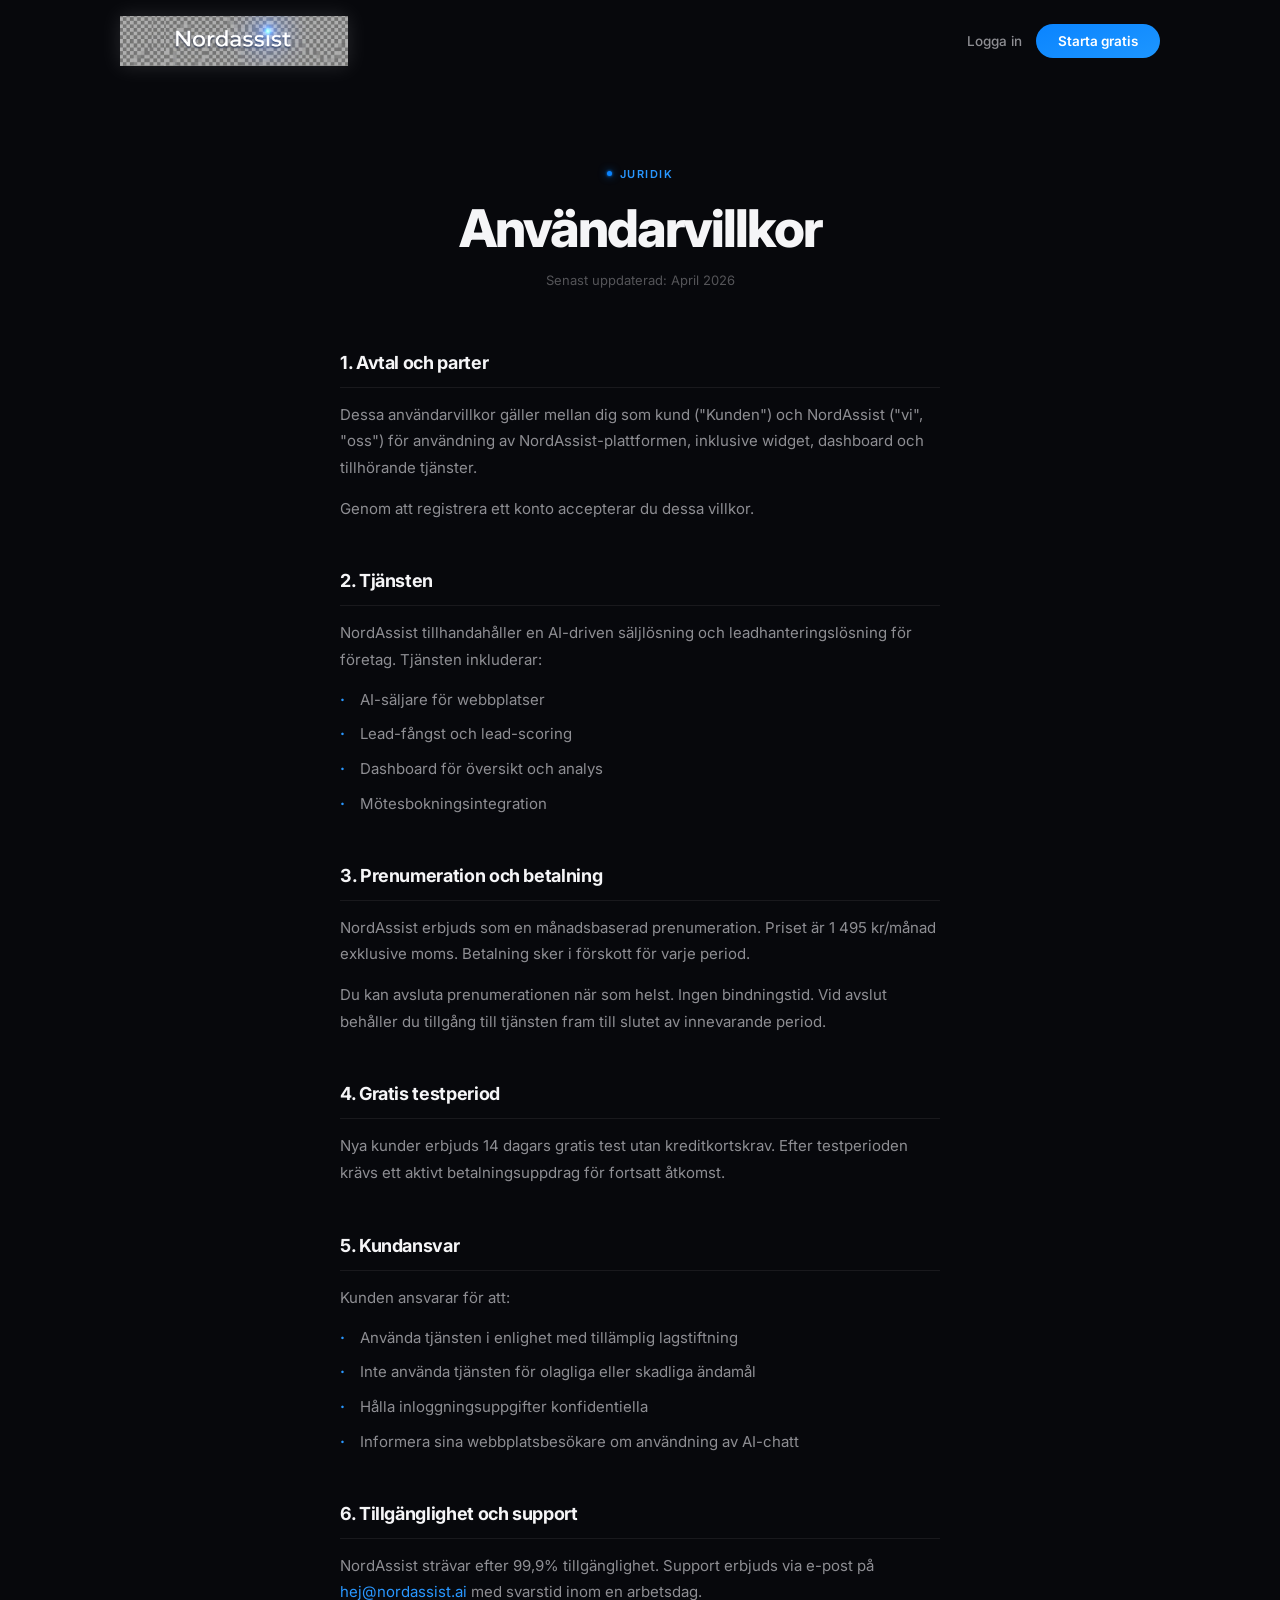
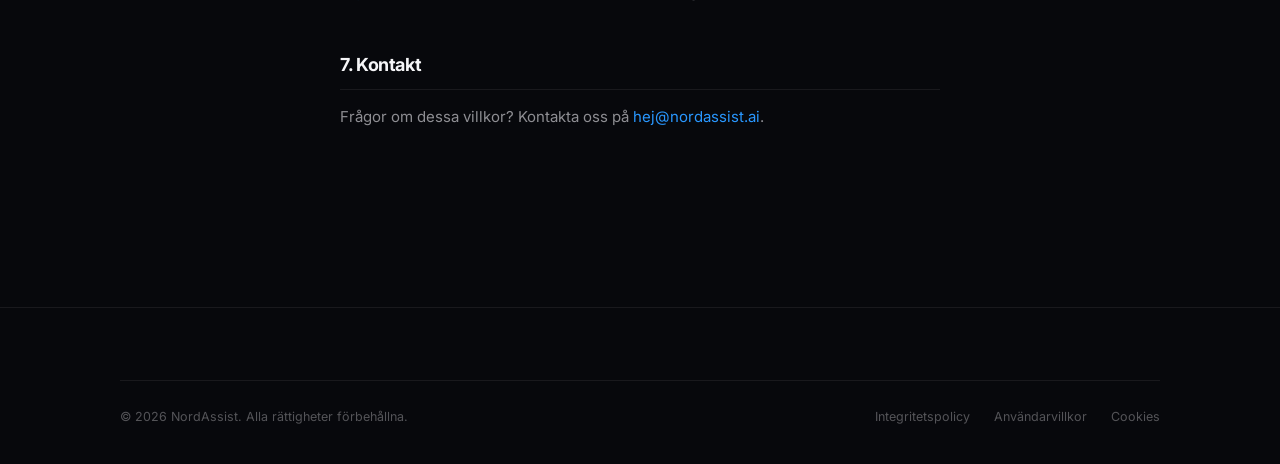
==== commit 7b1045c5: "Fix logotyp i header (korrigerad bildsökväg + säkerställt att filen laddas korrekt)" ====
--- a/anvandarvillkor.html
+++ b/anvandarvillkor.html
@@ -7,7 +7,7 @@
   <link rel="preconnect" href="https://fonts.googleapis.com"/>
   <link rel="preconnect" href="https://fonts.gstatic.com" crossorigin/>
   <link href="https://fonts.googleapis.com/css2?family=Inter:wght@300;400;500;600;700;800&display=swap" rel="stylesheet"/>
-  <link rel="stylesheet" href="./style.css?v=7"/>
+  <link rel="stylesheet" href="./style.css?v=10"/>
   <style>
     .policy-hero{padding:160px 0 64px;text-align:center}
     .policy-hero .eyebrow{justify-content:center;margin-bottom:20px}
@@ -33,7 +33,7 @@
   <div class="w">
     <div class="nav-wrap">
       <a href="/" class="nav-logo" aria-label="NordAssist startsida">
-        <img src="./assets/assets/Nordassist-transprantlogo.png" alt="NordAssist"/>
+        <img src="./assets/Nordassist-transprantlogo.png" alt="NordAssist"/>
       </a>
       <div class="nav-right">
         <a href="https://app.getnordassist.com/login" class="nav-login">Logga in</a>
--- a/style.css
+++ b/style.css
@@ -161,15 +161,18 @@
   /* Crop the large empty canvas padding out of the PNG so the
      actual "Nordassist" text fills the visible area */
   display:block;
-  width:210px;
-  height:46px;
+  width:228px;
+  height:50px;
   object-fit:cover;
   object-position:50% 48%;
-  transition:opacity .25s ease, transform .25s ease;
+  /* Slight brightness lift + soft alpha-channel glow around logo text */
+  filter:brightness(1.08) drop-shadow(0 0 10px rgba(255,255,255,.13));
+  transition:opacity .25s ease, transform .25s ease, filter .25s ease;
 }
 .nav-logo:hover img{
-  opacity:.88;
+  opacity:.92;
   transform:scale(1.02);
+  filter:brightness(1.14) drop-shadow(0 0 14px rgba(255,255,255,.2));
 }
 .nav-links{display:flex;align-items:center;gap:32px;list-style:none}
 .nav-links a{font-size:13.5px;font-weight:500;color:var(--text-2);transition:color .18s}
@@ -305,25 +308,41 @@
   position:relative;
   overflow:hidden;
 }
-/* Layered atmospheric glow — offset blue + subtle indigo */
+/* Soft exit at section bottom — bridges into hook section */
+#value-props::after{
+  content:'';
+  position:absolute;
+  bottom:0; left:0; right:0;
+  height:180px;
+  background:linear-gradient(to bottom,transparent,rgba(10,132,255,.018));
+  pointer-events:none;
+  z-index:0;
+}
+/* Single centred ambient glow — sits behind the card grid */
 #value-props::before{
   content:'';
   position:absolute;
-  top:-200px; left:50%;
-  transform:translateX(-50%);
-  width:1400px; height:900px;
-  background:
-    radial-gradient(ellipse 52% 52% at 36% 44%, rgba(10,132,255,.085) 0%, transparent 70%),
-    radial-gradient(ellipse 42% 42% at 64% 36%, rgba(88,80,220,.055) 0%, transparent 70%);
+  top:38%; left:50%;
+  transform:translate(-50%,-50%);
+  width:860px; height:580px;
+  background:radial-gradient(ellipse 65% 60% at 50% 50%,rgba(10,132,255,.062) 0%,transparent 72%);
   pointer-events:none;
   z-index:0;
 }
 .vp-header{
   text-align:center;
-  margin-bottom:64px;
+  margin-bottom:36px;
   padding:0 40px;
   position:relative;
   z-index:1;
+}
+/* Structural divider between header and cards */
+.vp-header::after{
+  content:'';
+  display:block;
+  width:180px; height:1px;
+  background:linear-gradient(90deg,transparent,rgba(10,132,255,.22),transparent);
+  margin:26px auto 0;
 }
 .vp-title{
   font-size:clamp(28px,3.8vw,46px);
@@ -338,7 +357,7 @@
 .vp-sub{
   font-size:17px;
   color:var(--text-2);
-  line-height:1.65;
+  line-height:1.68;
   max-width:480px;
   margin:0 auto;
   font-weight:400;
@@ -352,56 +371,72 @@
   padding:0 40px;
   position:relative;
   z-index:1;
-}
+  /* top padding accounts for primary card scale overflow */
+  padding-top:8px;
+  margin-top:32px;
+}
+/* ── Base card ── */
 .vp-card{
-  background:linear-gradient(160deg,rgb(21,23,38) 0%,rgb(14,16,27) 100%);
-  border:1px solid rgba(255,255,255,.08);
+  background:linear-gradient(160deg,rgb(18,20,33) 0%,rgb(13,15,24) 100%);
+  border:1px solid rgba(255,255,255,.07);
   border-radius:20px;
-  padding:34px 28px 30px;
+  padding:32px 26px 28px;
   position:relative;
   overflow:hidden;
   box-shadow:
-    inset 0 1px 0 rgba(255,255,255,.07),
-    0 8px 32px rgba(0,0,0,.5);
-  transition:transform .3s var(--ease-out),box-shadow .3s var(--ease-out),border-color .3s var(--ease-out);
-}
-/* Diagonal shimmer on hover */
+    inset 0 1px 0 rgba(255,255,255,.06),
+    0 4px 20px rgba(0,0,0,.45);
+  transition:transform .25s var(--ease),box-shadow .25s var(--ease),border-color .25s var(--ease);
+}
 .vp-card::after{
   content:'';
-  position:absolute;
-  inset:0;
-  background:linear-gradient(
-    135deg,
-    transparent 30%,
-    rgba(255,255,255,.022) 50%,
-    transparent 70%
-  );
+  position:absolute;inset:0;
+  background:linear-gradient(135deg,transparent 35%,rgba(255,255,255,.016) 50%,transparent 65%);
   opacity:0;
-  transition:opacity .35s var(--ease);
+  transition:opacity .25s var(--ease);
   pointer-events:none;
 }
 .vp-card:hover::after{ opacity:1 }
 .vp-card:hover{
-  transform:translateY(-7px);
-  border-color:rgba(10,132,255,.30);
+  transform:translateY(-6px) scale(1.02);
+  border-color:rgba(10,132,255,.24);
   box-shadow:
-    inset 0 1px 0 rgba(255,255,255,.10),
-    0 24px 64px rgba(0,0,0,.6),
-    0 0 0 1px rgba(10,132,255,.10),
-    0 0 60px rgba(10,132,255,.07);
-}
+    inset 0 1px 0 rgba(255,255,255,.09),
+    0 18px 48px rgba(0,0,0,.55),
+    0 0 40px rgba(10,132,255,.06);
+}
+/* ── Primary card — dominant focal point ── */
+.vp-card--primary{
+  background:linear-gradient(160deg,rgb(22,25,42) 0%,rgb(16,18,30) 100%);
+  border-color:rgba(255,255,255,.11);
+  box-shadow:
+    inset 0 1px 0 rgba(255,255,255,.09),
+    0 8px 36px rgba(0,0,0,.52),
+    0 0 48px rgba(10,132,255,.07);
+  transform:scale(1.04);
+  z-index:2;
+}
+.vp-card--primary:hover{
+  transform:scale(1.04) translateY(-6px);
+  border-color:rgba(10,132,255,.28);
+  box-shadow:
+    inset 0 1px 0 rgba(255,255,255,.11),
+    0 20px 56px rgba(0,0,0,.6),
+    0 0 60px rgba(10,132,255,.10);
+}
+/* ── Icon ── */
 .vp-icon{
-  width:48px;height:48px;
-  min-width:48px;min-height:48px;
-  border-radius:13px;
-  background:rgba(10,132,255,.09);
-  border:1px solid rgba(10,132,255,.20);
+  width:46px;height:46px;
+  min-width:46px;min-height:46px;
+  border-radius:12px;
+  background:rgba(10,132,255,.08);
+  border:1px solid rgba(10,132,255,.18);
   display:flex;align-items:center;justify-content:center;
   flex-shrink:0;
   overflow:hidden;
-  margin-bottom:22px;
+  margin-bottom:20px;
   box-shadow:inset 0 1px 0 rgba(255,255,255,.06);
-  transition:background .3s var(--ease),box-shadow .3s var(--ease),border-color .3s var(--ease);
+  transition:background .25s var(--ease),box-shadow .25s var(--ease),border-color .25s var(--ease);
 }
 .vp-icon svg{
   display:block;
@@ -412,12 +447,13 @@
   color:var(--blue-2);
 }
 .vp-card:hover .vp-icon{
-  background:rgba(10,132,255,.16);
-  border-color:rgba(10,132,255,.34);
+  background:rgba(10,132,255,.13);
+  border-color:rgba(10,132,255,.28);
   box-shadow:
     inset 0 1px 0 rgba(255,255,255,.07),
-    0 0 22px rgba(10,132,255,.38);
-}
+    0 0 16px rgba(10,132,255,.28);
+}
+/* ── Text ── */
 .vp-card-title{
   font-size:15.5px;
   font-weight:700;
@@ -431,27 +467,21 @@
   color:var(--text-2);
   line-height:1.68;
 }
-/* Tagline — vertical blue connector + statement */
+/* ── Tagline ── clean, no forced decoration */
 .vp-tagline{
   text-align:center;
-  margin-top:68px;
+  margin-top:72px;
   padding:0 40px;
   position:relative;
   z-index:1;
 }
-.vp-tagline::before{
-  content:'';
-  display:block;
-  width:1px; height:44px;
-  background:linear-gradient(to bottom,transparent,rgba(10,132,255,.45),transparent);
-  margin:0 auto 24px;
-}
 .vp-tagline-text{
-  font-size:16px;
-  font-weight:500;
-  color:var(--text-2);
-  letter-spacing:-.015em;
+  font-size:15px;
+  font-weight:400;
+  color:var(--text-3);
+  letter-spacing:-.01em;
   line-height:1.5;
+  opacity:.8;
 }
 
 /* ─────────────────────────────────────────
@@ -1359,7 +1389,7 @@
 
 /* ── 97% Hook — clean impact ── */
 #hook{
-  background:radial-gradient(ellipse 80% 50% at 50% 0%,rgba(10,132,255,.045) 0%,transparent 100%),var(--bg);
+  background:radial-gradient(ellipse 80% 60% at 50% 30%,rgba(10,132,255,.042) 0%,transparent 100%),var(--bg);
 }
 .hook-stat span{text-shadow:0 0 40px rgba(41,151,255,.28)}
 .hook-label{
@@ -1582,8 +1612,10 @@
   .hamburger { display:flex }
 
   /* Value props */
-  .vp-grid   { grid-template-columns:repeat(2,1fr); gap:12px }
-  .vp-header { margin-bottom:48px }
+  .vp-grid          { grid-template-columns:repeat(2,1fr); gap:12px }
+  .vp-header        { margin-bottom:30px }
+  .vp-card--primary { transform:none }
+  .vp-card--primary:hover { transform:translateY(-6px) scale(1.02) }
 
   /* Features — copy first in HTML, so natural order is correct on mobile */
   .feature-grid, .feature-grid.reverse { grid-template-columns:1fr; direction:ltr; gap:36px }
@@ -1643,7 +1675,7 @@
   ──────────────── */
   #nav         { padding:12px 0 }
   #nav.scrolled{ padding:10px 0; background:rgba(7,8,12,.92) }
-  .nav-logo img{ width:168px; height:37px }
+  .nav-logo img{ width:182px; height:40px }
   .footer-logo-img{ width:136px; height:30px }
   .nav-wrap    { gap:8px }
   .nav-cta     { padding:7px 13px; font-size:12px; gap:4px; letter-spacing:.01em }
@@ -1714,14 +1746,16 @@
      VALUE PROPS
   ──────────────── */
   #value-props        { padding:var(--sec-m) 0; overflow:hidden }
-  .vp-header          { margin-bottom:36px; padding:0 20px }
+  .vp-header          { margin-bottom:28px; padding:0 20px }
+  .vp-header::after   { display:none }
   .vp-title           { font-size:clamp(24px,6.5vw,34px) }
   .vp-sub             { font-size:15px }
-  .vp-grid            { grid-template-columns:1fr; padding:0 20px; gap:11px }
+  .vp-grid            { grid-template-columns:1fr; padding:0 20px; gap:11px; padding-top:0; margin-top:24px }
   .vp-card            { padding:24px 20px 22px }
+  .vp-card--primary   { transform:none }
+  .vp-card--primary:hover { transform:translateY(-6px) scale(1.02) }
   .vp-icon            { width:42px; height:42px; min-width:42px; min-height:42px; margin-bottom:16px }
   .vp-tagline         { padding:0 20px; margin-top:40px }
-  .vp-tagline::before { height:30px; margin-bottom:16px }
   .vp-tagline-text    { font-size:14.5px }
 
   /* ────────────────
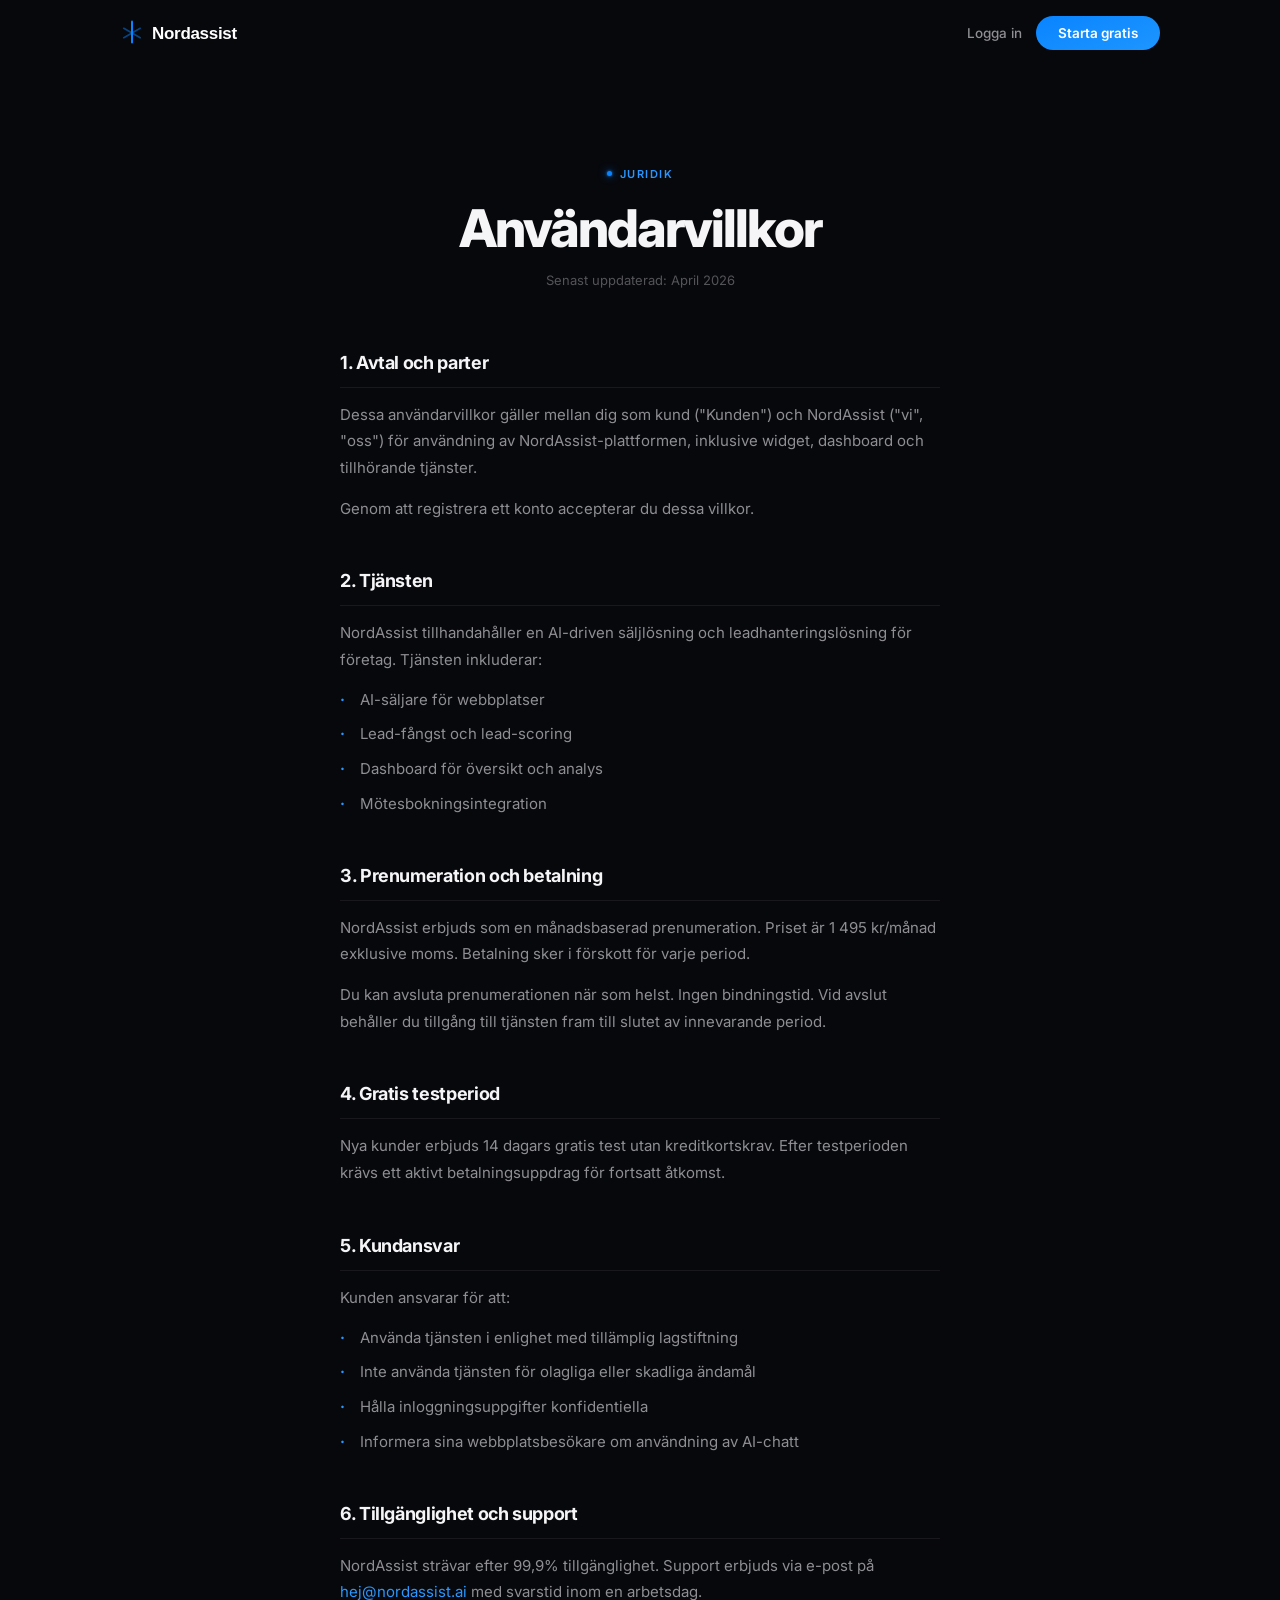
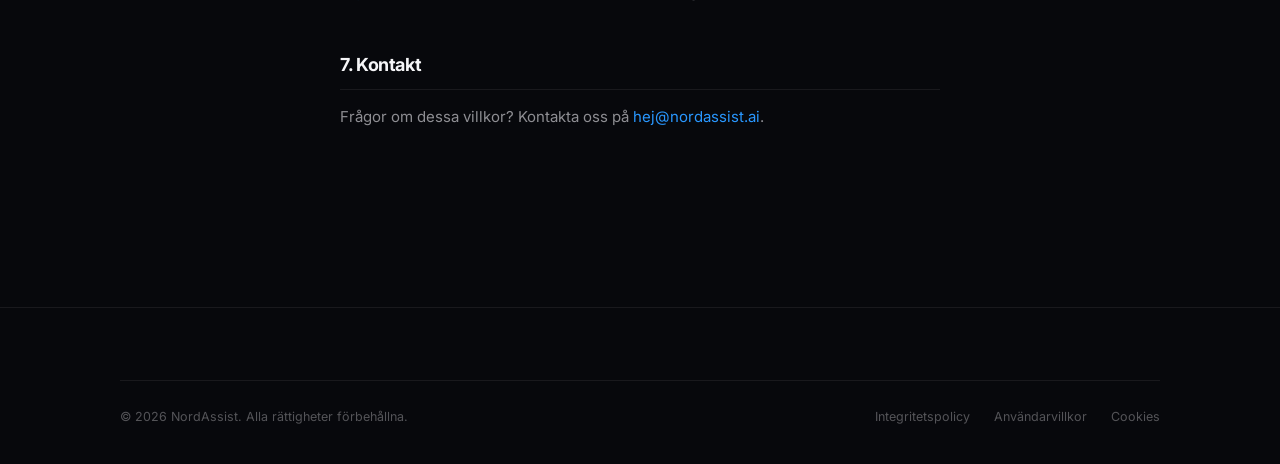
==== commit fe76c7c1: "Finjustera Nordassist-logga: subtil hover, bättre spacing och premium micro-interactions" ====
--- a/anvandarvillkor.html
+++ b/anvandarvillkor.html
@@ -7,7 +7,7 @@
   <link rel="preconnect" href="https://fonts.googleapis.com"/>
   <link rel="preconnect" href="https://fonts.gstatic.com" crossorigin/>
   <link href="https://fonts.googleapis.com/css2?family=Inter:wght@300;400;500;600;700;800&display=swap" rel="stylesheet"/>
-  <link rel="stylesheet" href="./style.css?v=10"/>
+  <link rel="stylesheet" href="./style.css?v=14"/>
   <style>
     .policy-hero{padding:160px 0 64px;text-align:center}
     .policy-hero .eyebrow{justify-content:center;margin-bottom:20px}
@@ -33,7 +33,7 @@
   <div class="w">
     <div class="nav-wrap">
       <a href="/" class="nav-logo" aria-label="NordAssist startsida">
-        <img src="./assets/Nordassist-transprantlogo.png" alt="NordAssist"/>
+        <img src="./assets/nordassist-logo.svg" alt="NordAssist"/>
       </a>
       <div class="nav-right">
         <a href="https://app.getnordassist.com/login" class="nav-login">Logga in</a>
--- a/style.css
+++ b/style.css
@@ -158,21 +158,14 @@
   text-decoration:none;
 }
 .nav-logo img{
-  /* Crop the large empty canvas padding out of the PNG so the
-     actual "Nordassist" text fills the visible area */
   display:block;
-  width:228px;
-  height:50px;
-  object-fit:cover;
-  object-position:50% 48%;
-  /* Slight brightness lift + soft alpha-channel glow around logo text */
-  filter:brightness(1.08) drop-shadow(0 0 10px rgba(255,255,255,.13));
-  transition:opacity .25s ease, transform .25s ease, filter .25s ease;
+  height:32px;
+  width:auto;
+  transition:transform .18s cubic-bezier(.4,0,.2,1), filter .2s ease;
 }
 .nav-logo:hover img{
-  opacity:.92;
-  transform:scale(1.02);
-  filter:brightness(1.14) drop-shadow(0 0 14px rgba(255,255,255,.2));
+  transform:scale(1.015);
+  filter:drop-shadow(0 0 4px rgba(10,132,255,.08));
 }
 .nav-links{display:flex;align-items:center;gap:32px;list-style:none}
 .nav-links a{font-size:13.5px;font-weight:500;color:var(--text-2);transition:color .18s}
@@ -1288,11 +1281,9 @@
 }
 .footer-logo-img{
   display:block;
-  width:168px;
-  height:37px;
-  object-fit:cover;
-  object-position:50% 48%;
-  opacity:.82;
+  height:26px;
+  width:auto;
+  opacity:.72;
   transition:opacity .25s ease, transform .25s ease;
 }
 .footer-logo:hover .footer-logo-img{
@@ -1675,12 +1666,12 @@
   ──────────────── */
   #nav         { padding:12px 0 }
   #nav.scrolled{ padding:10px 0; background:rgba(7,8,12,.92) }
-  .nav-logo img{ width:182px; height:40px }
-  .footer-logo-img{ width:136px; height:30px }
+  .nav-logo img{ height:27px; width:auto }
+  .footer-logo-img{ height:22px; width:auto }
   .nav-wrap    { gap:8px }
   .nav-cta     { padding:7px 13px; font-size:12px; gap:4px; letter-spacing:.01em }
   .hamburger   { padding:2px 4px }
-  .footer-logo-img{ width:136px; height:30px }
+  .footer-logo-img{ height:22px; width:auto }
 
   /* ────────────────
      HERO
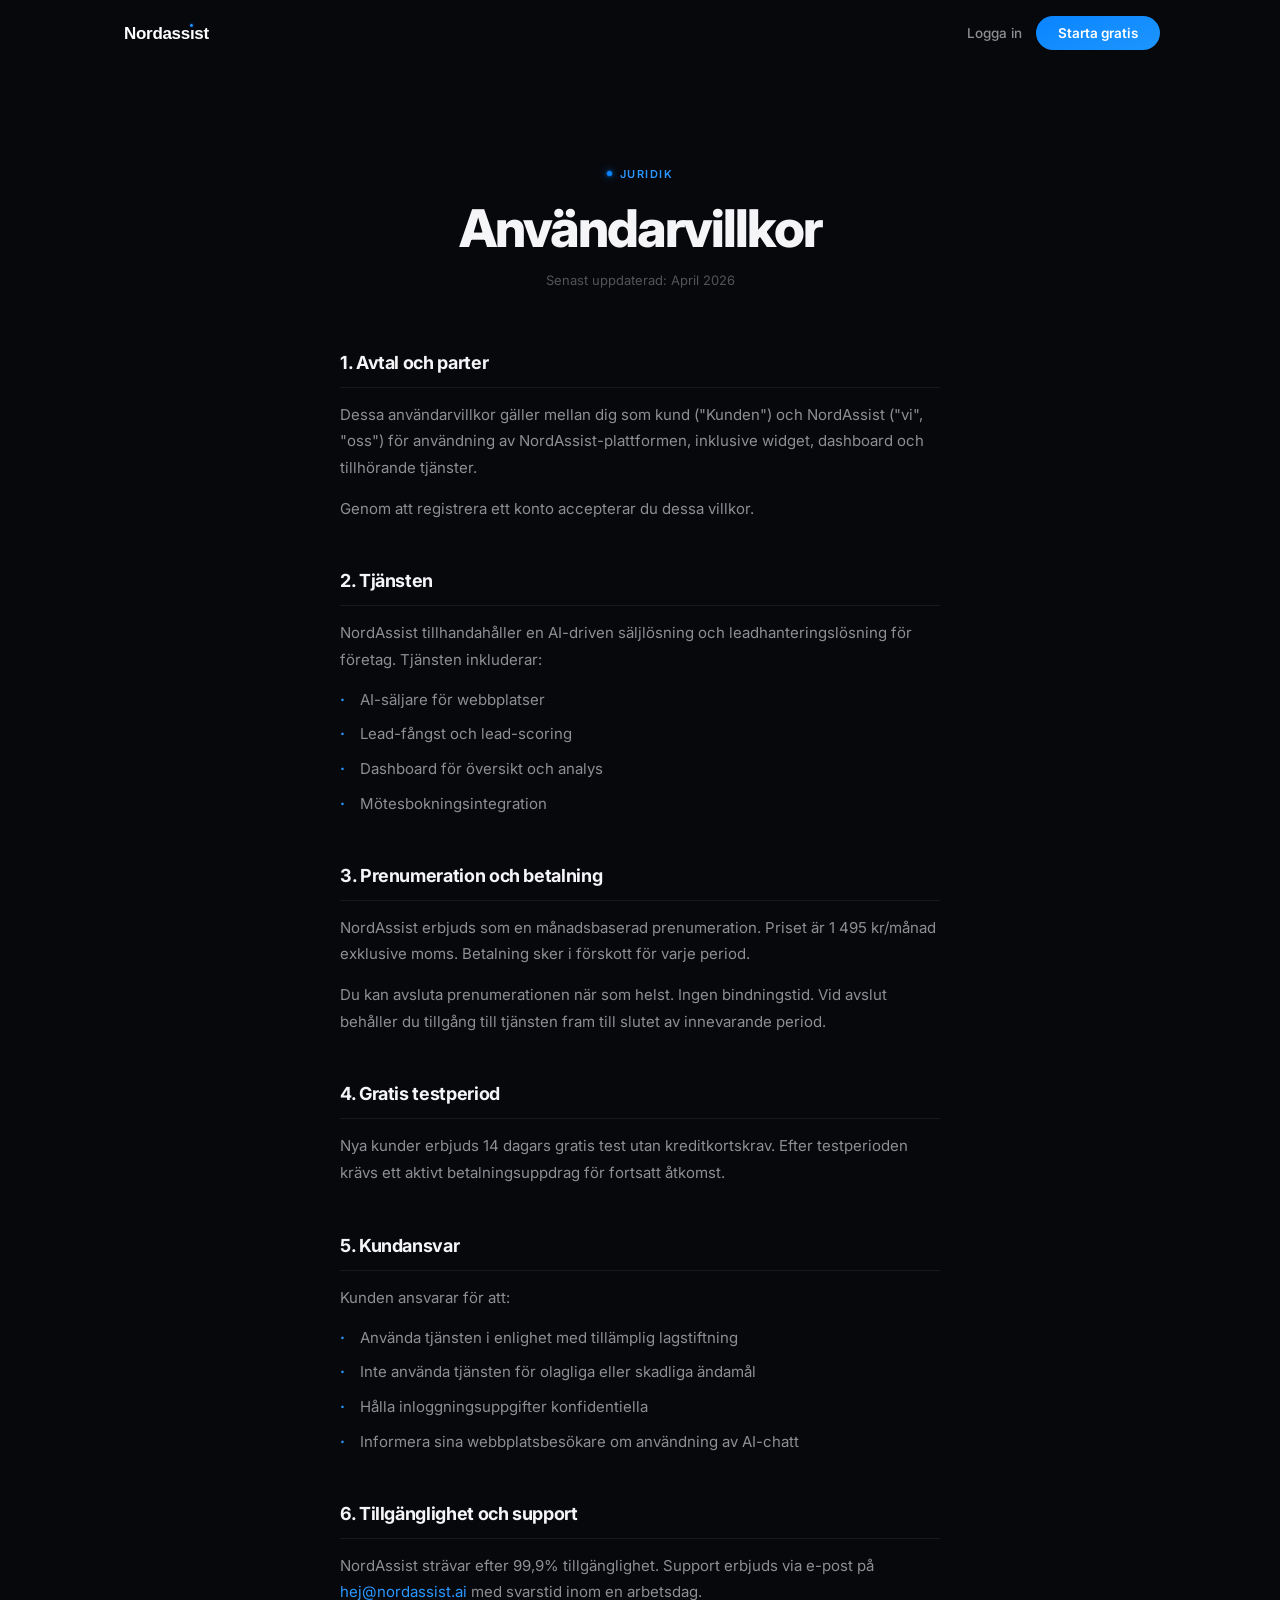
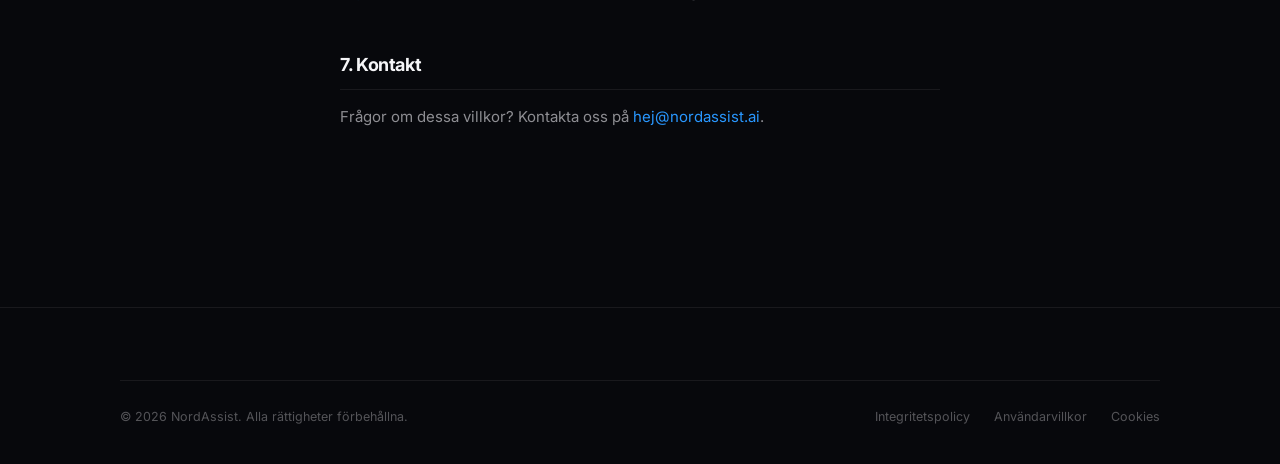
==== commit aa954a73: "Final polish Nordassist logga: mer naturlig glow och subtilare puls" ====
--- a/anvandarvillkor.html
+++ b/anvandarvillkor.html
@@ -7,7 +7,7 @@
   <link rel="preconnect" href="https://fonts.googleapis.com"/>
   <link rel="preconnect" href="https://fonts.gstatic.com" crossorigin/>
   <link href="https://fonts.googleapis.com/css2?family=Inter:wght@300;400;500;600;700;800&display=swap" rel="stylesheet"/>
-  <link rel="stylesheet" href="./style.css?v=14"/>
+  <link rel="stylesheet" href="./style.css?v=17"/>
   <style>
     .policy-hero{padding:160px 0 64px;text-align:center}
     .policy-hero .eyebrow{justify-content:center;margin-bottom:20px}
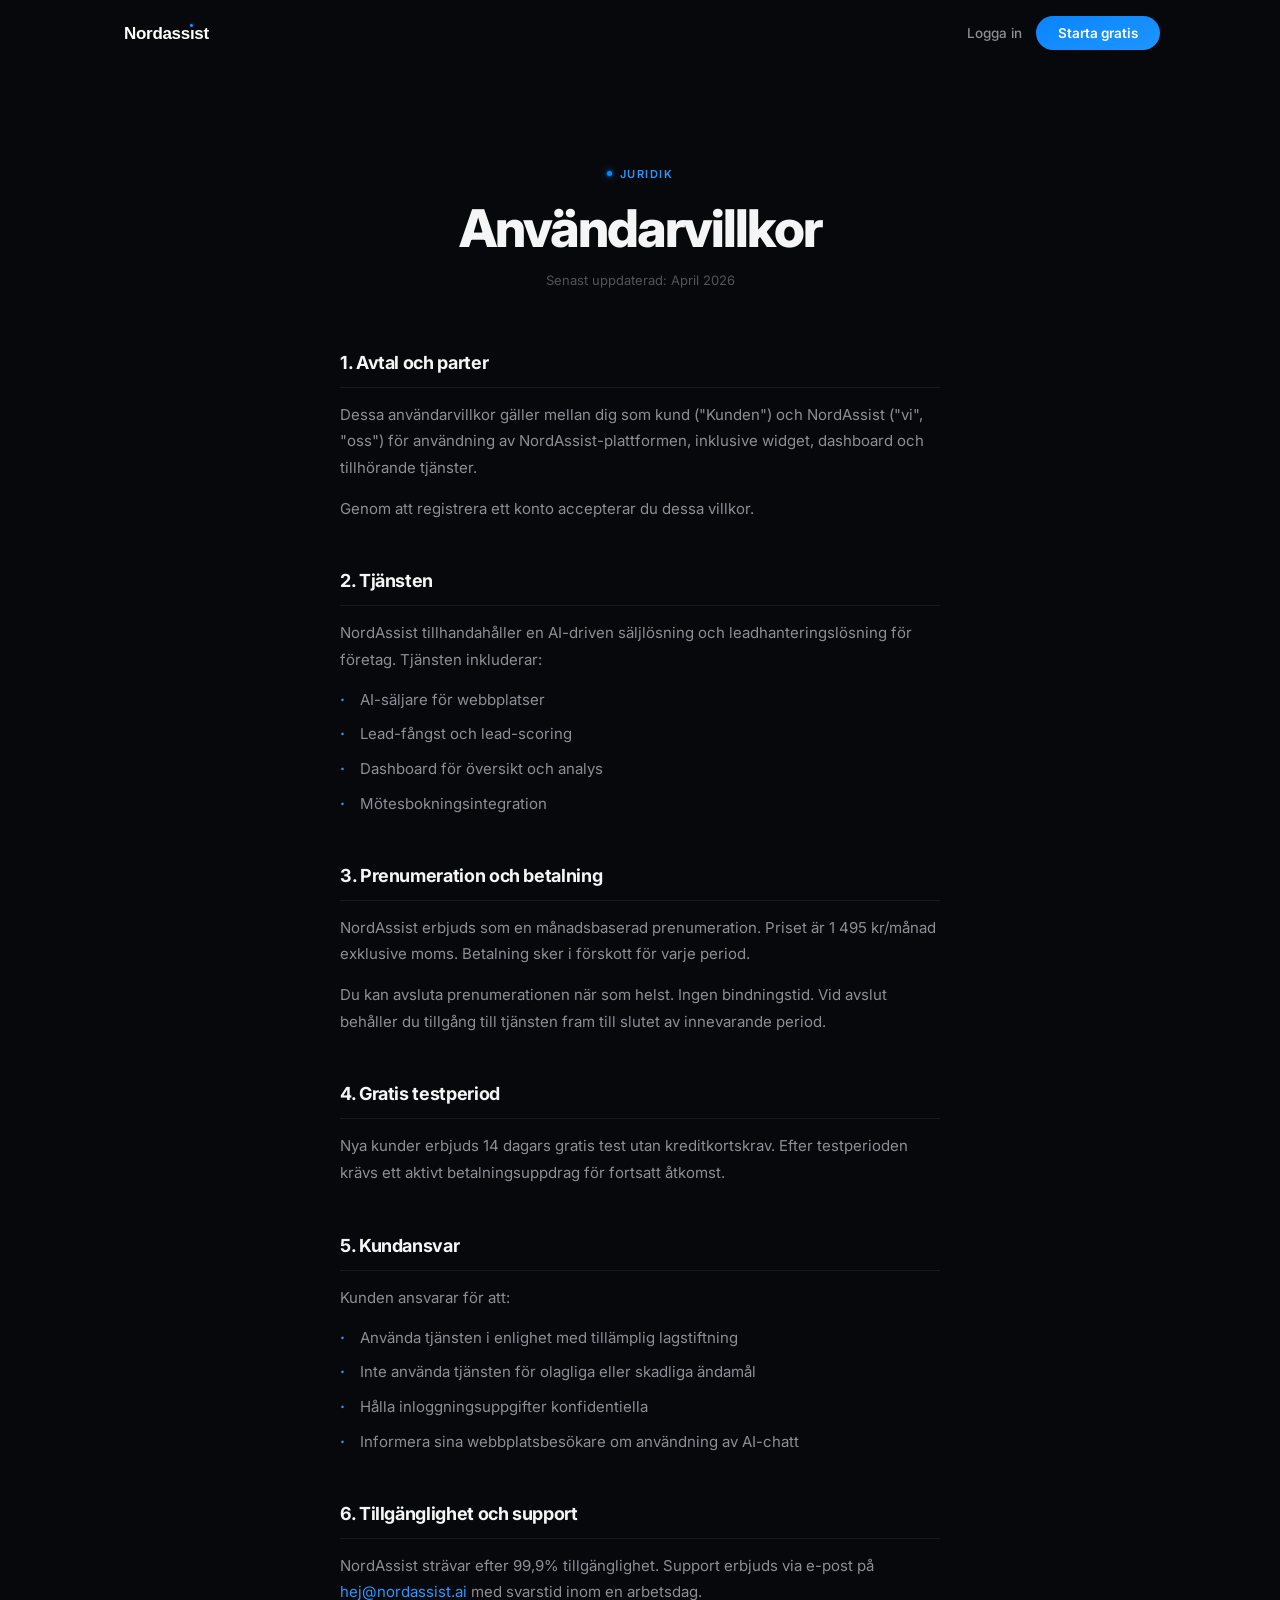
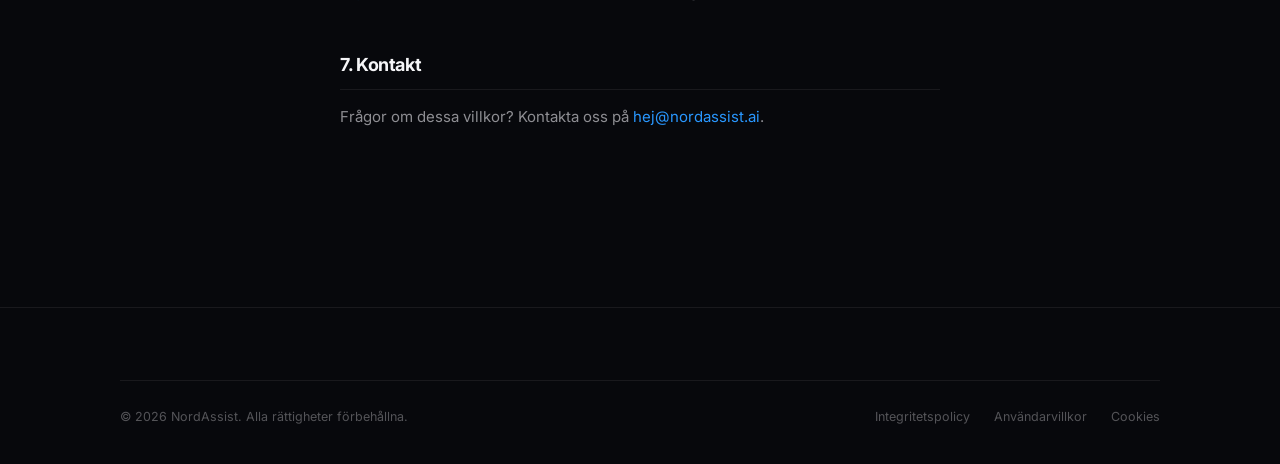
==== commit 3d068008: "Fix logga-cache: byt till nytt SVG-filnamn och uppdatera alla referenser" ====
--- a/anvandarvillkor.html
+++ b/anvandarvillkor.html
@@ -7,7 +7,7 @@
   <link rel="preconnect" href="https://fonts.googleapis.com"/>
   <link rel="preconnect" href="https://fonts.gstatic.com" crossorigin/>
   <link href="https://fonts.googleapis.com/css2?family=Inter:wght@300;400;500;600;700;800&display=swap" rel="stylesheet"/>
-  <link rel="stylesheet" href="./style.css?v=17"/>
+  <link rel="stylesheet" href="./style.css?v=18"/>
   <style>
     .policy-hero{padding:160px 0 64px;text-align:center}
     .policy-hero .eyebrow{justify-content:center;margin-bottom:20px}
@@ -33,7 +33,7 @@
   <div class="w">
     <div class="nav-wrap">
       <a href="/" class="nav-logo" aria-label="NordAssist startsida">
-        <img src="./assets/nordassist-logo.svg" alt="NordAssist"/>
+        <img src="./assets/nordassist-logo-v2.svg" alt="NordAssist"/>
       </a>
       <div class="nav-right">
         <a href="https://app.getnordassist.com/login" class="nav-login">Logga in</a>
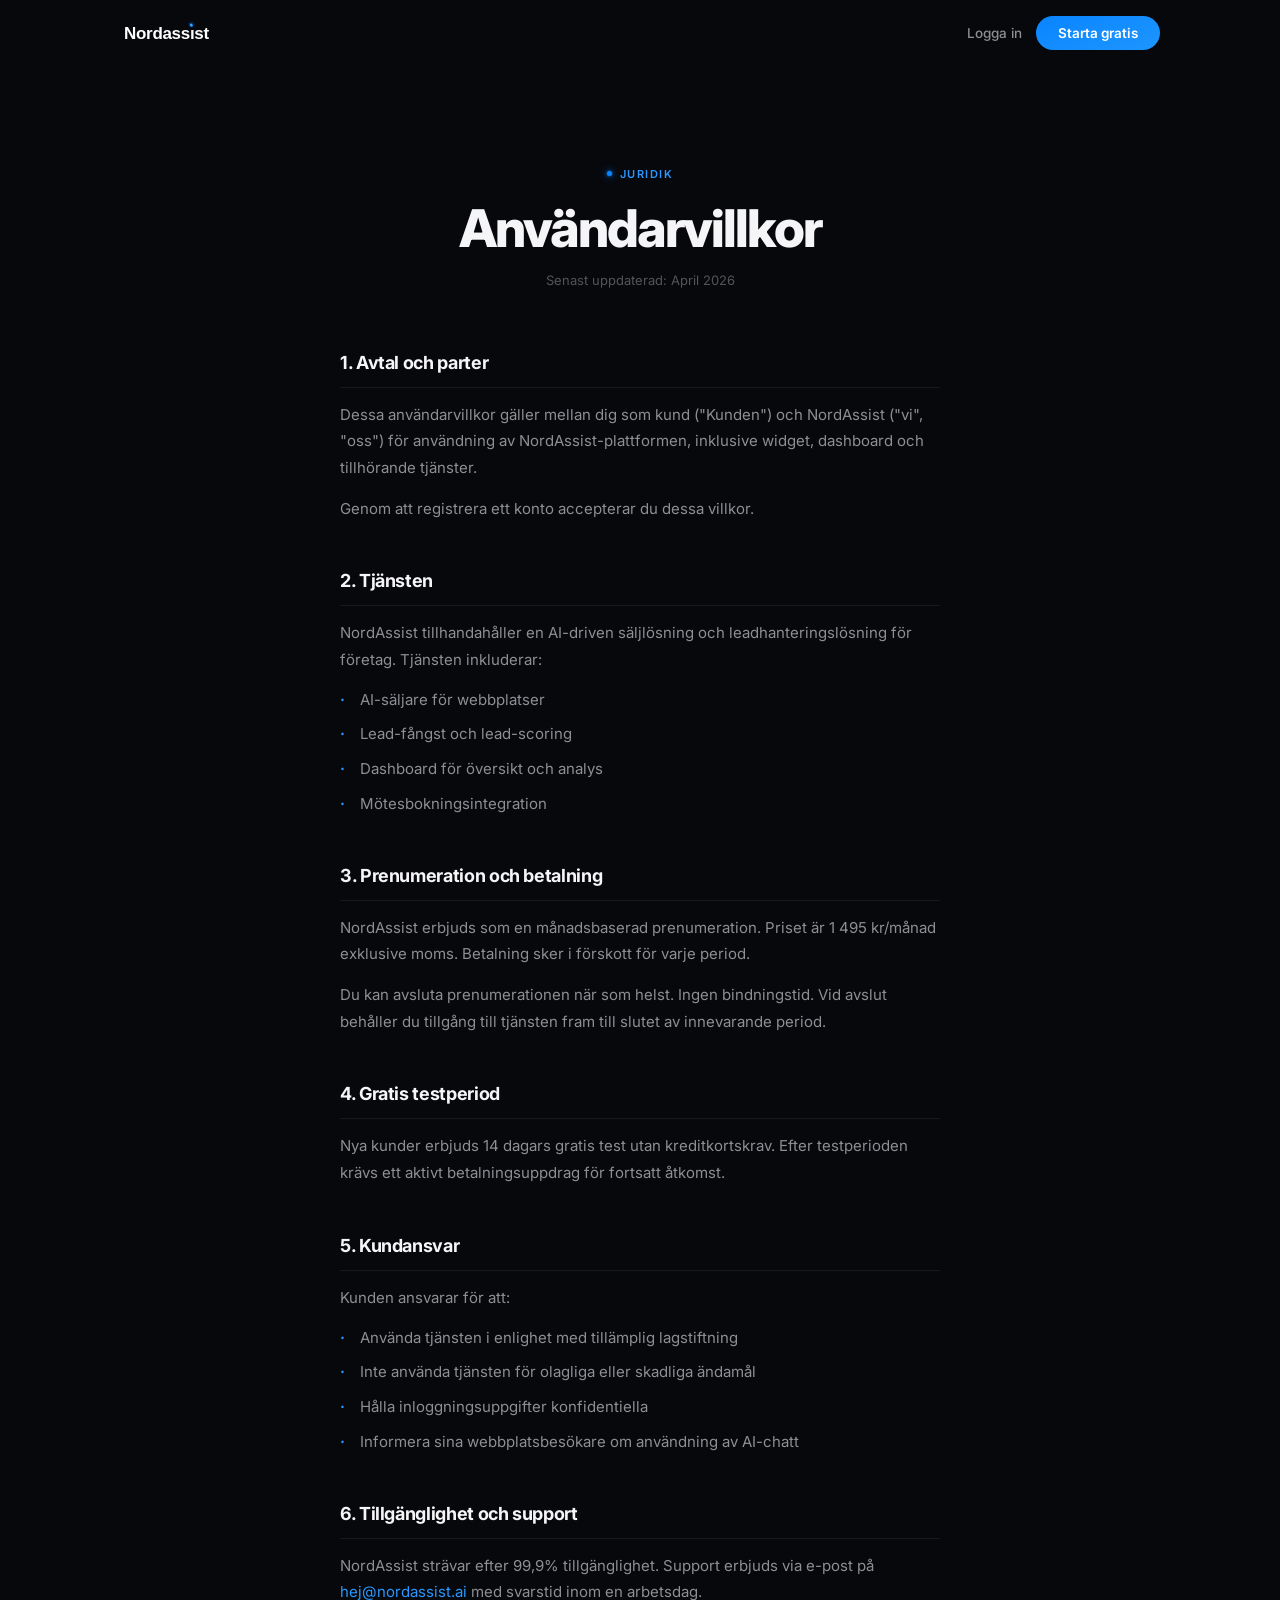
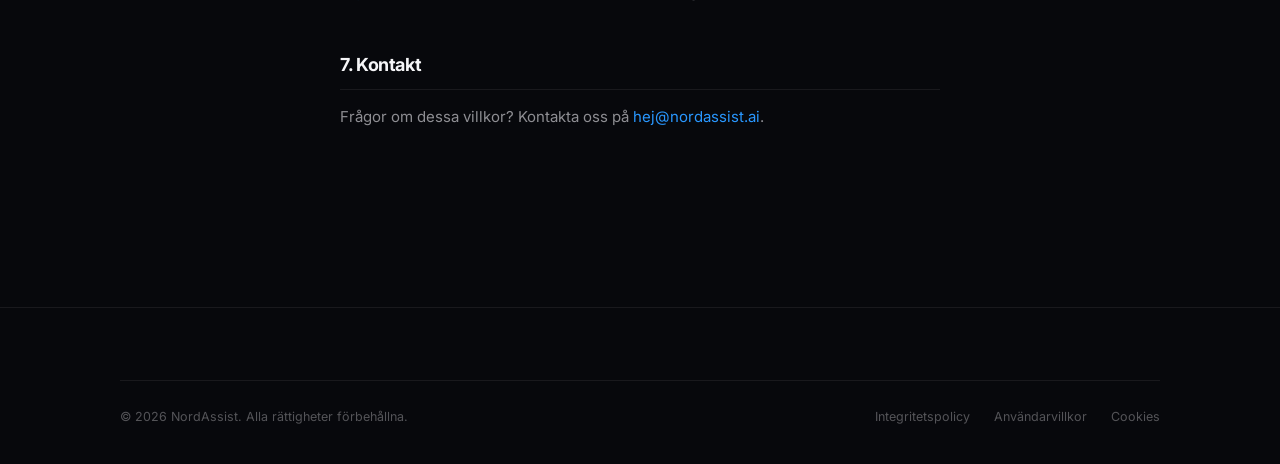
==== commit eb3e30e8: "Refine logo glow: tighter light, stronger core, reduced blur" ====
--- a/anvandarvillkor.html
+++ b/anvandarvillkor.html
@@ -7,7 +7,7 @@
   <link rel="preconnect" href="https://fonts.googleapis.com"/>
   <link rel="preconnect" href="https://fonts.gstatic.com" crossorigin/>
   <link href="https://fonts.googleapis.com/css2?family=Inter:wght@300;400;500;600;700;800&display=swap" rel="stylesheet"/>
-  <link rel="stylesheet" href="./style.css?v=18"/>
+  <link rel="stylesheet" href="./style.css?v=20"/>
   <style>
     .policy-hero{padding:160px 0 64px;text-align:center}
     .policy-hero .eyebrow{justify-content:center;margin-bottom:20px}
@@ -33,7 +33,7 @@
   <div class="w">
     <div class="nav-wrap">
       <a href="/" class="nav-logo" aria-label="NordAssist startsida">
-        <img src="./assets/nordassist-logo-v2.svg" alt="NordAssist"/>
+        <img src="./assets/nordassist-logo-v4.svg" alt="NordAssist"/>
       </a>
       <div class="nav-right">
         <a href="https://app.getnordassist.com/login" class="nav-login">Logga in</a>
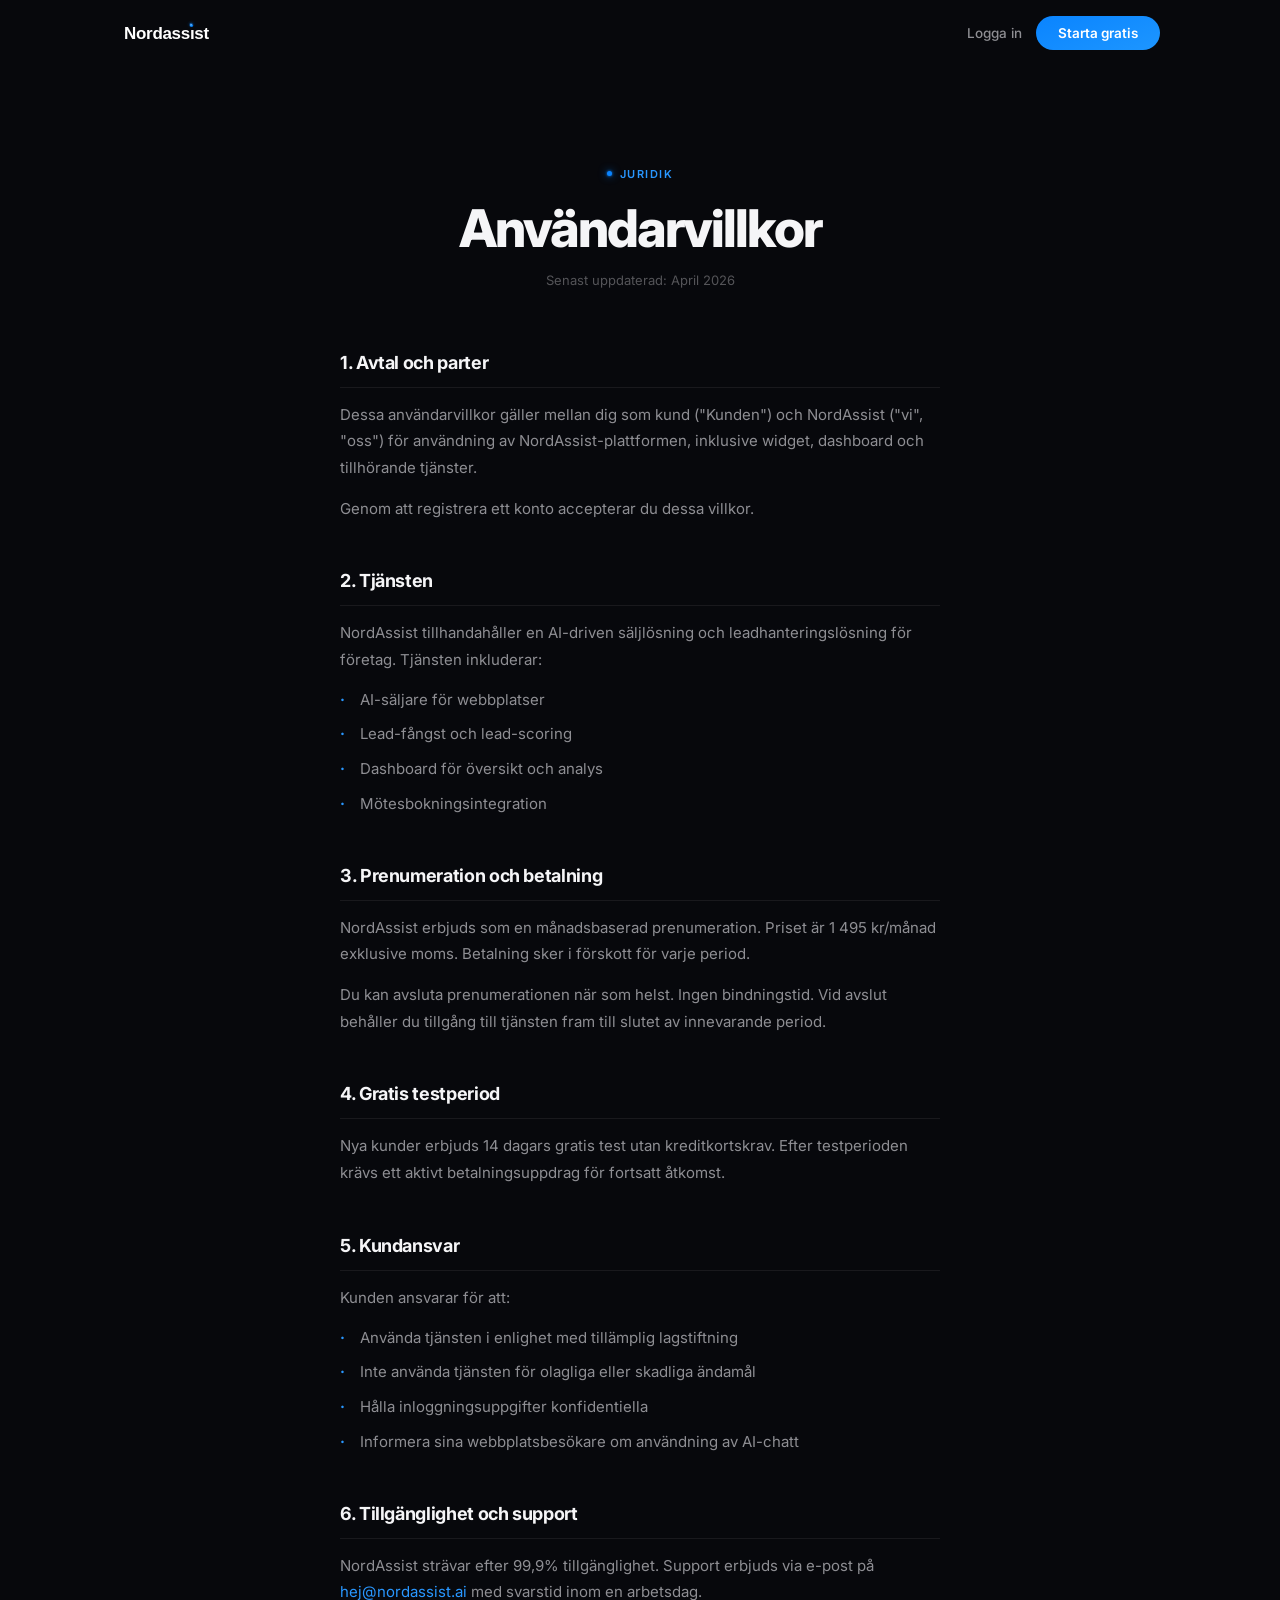
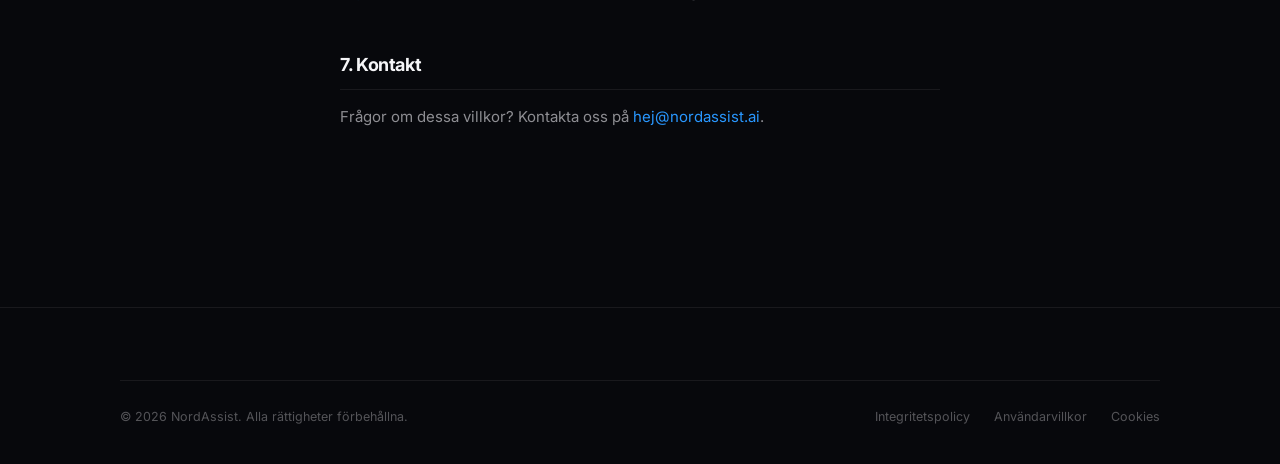
==== commit 10dcc734: "Enhance ROI section: add hook text, improve connector energy beam, strengthen visual flow to 97% sec" ====
--- a/anvandarvillkor.html
+++ b/anvandarvillkor.html
@@ -7,7 +7,7 @@
   <link rel="preconnect" href="https://fonts.googleapis.com"/>
   <link rel="preconnect" href="https://fonts.gstatic.com" crossorigin/>
   <link href="https://fonts.googleapis.com/css2?family=Inter:wght@300;400;500;600;700;800&display=swap" rel="stylesheet"/>
-  <link rel="stylesheet" href="./style.css?v=20"/>
+  <link rel="stylesheet" href="./style.css?v=23"/>
   <style>
     .policy-hero{padding:160px 0 64px;text-align:center}
     .policy-hero .eyebrow{justify-content:center;margin-bottom:20px}
@@ -33,7 +33,7 @@
   <div class="w">
     <div class="nav-wrap">
       <a href="/" class="nav-logo" aria-label="NordAssist startsida">
-        <img src="./assets/nordassist-logo-v4.svg" alt="NordAssist"/>
+        <img src="./assets/nordassist-logo-v5.svg" alt="NordAssist"/>
       </a>
       <div class="nav-right">
         <a href="https://app.getnordassist.com/login" class="nav-login">Logga in</a>
--- a/style.css
+++ b/style.css
@@ -295,56 +295,54 @@
 /* ─────────────────────────────────────────
    ② VALUE PROPS (ROI grid)
 ───────────────────────────────────────── */
+@keyframes vp-dot-pulse{
+  0%,100%{box-shadow:0 0 6px 1px rgba(10,132,255,.5);opacity:.85}
+  50%    {box-shadow:0 0 14px 3px rgba(10,132,255,.8);opacity:1}
+}
 #value-props{
-  background:var(--bg);
-  padding:var(--sec) 0 calc(var(--sec) + 20px);
+  background:linear-gradient(to bottom,var(--bg) 0%,var(--bg) 60%,#05070b 100%);
+  padding:var(--sec) 0 calc(var(--sec) + 24px);
   position:relative;
   overflow:hidden;
 }
-/* Soft exit at section bottom — bridges into hook section */
-#value-props::after{
-  content:'';
-  position:absolute;
-  bottom:0; left:0; right:0;
-  height:180px;
-  background:linear-gradient(to bottom,transparent,rgba(10,132,255,.018));
-  pointer-events:none;
-  z-index:0;
-}
-/* Single centred ambient glow — sits behind the card grid */
+/* Centred ambient glow behind grid */
 #value-props::before{
   content:'';
   position:absolute;
-  top:38%; left:50%;
+  top:50%; left:50%;
   transform:translate(-50%,-50%);
-  width:860px; height:580px;
-  background:radial-gradient(ellipse 65% 60% at 50% 50%,rgba(10,132,255,.062) 0%,transparent 72%);
+  width:900px; height:600px;
+  background:radial-gradient(ellipse 60% 55% at 50% 50%,rgba(10,132,255,.055) 0%,transparent 70%);
   pointer-events:none;
   z-index:0;
 }
 .vp-header{
   text-align:center;
-  margin-bottom:36px;
+  margin-bottom:48px;
   padding:0 40px;
   position:relative;
   z-index:1;
 }
-/* Structural divider between header and cards */
-.vp-header::after{
-  content:'';
-  display:block;
-  width:180px; height:1px;
-  background:linear-gradient(90deg,transparent,rgba(10,132,255,.22),transparent);
-  margin:26px auto 0;
+/* Eyebrow dot */
+.vp-eyebrow{
+  display:inline-flex;align-items:center;gap:9px;
+  font-size:11px;font-weight:600;letter-spacing:.14em;text-transform:uppercase;
+  color:var(--blue-2);
+  margin-bottom:22px;
+}
+.vp-eyebrow-dot{
+  width:6px;height:6px;border-radius:50%;
+  background:#0A84FF;flex-shrink:0;
+  animation:vp-dot-pulse 2.5s ease-in-out infinite;
 }
 .vp-title{
-  font-size:clamp(28px,3.8vw,46px);
+  font-size:clamp(28px,4vw,50px);
   font-weight:800;
-  letter-spacing:-.04em;
-  line-height:1.06;
+  letter-spacing:-.042em;
+  line-height:1.02;
   color:var(--text);
-  margin-bottom:18px;
-  max-width:600px;
+  margin-bottom:20px;
+  max-width:760px;
   margin-left:auto;margin-right:auto;
 }
 .vp-sub{
@@ -355,6 +353,7 @@
   margin:0 auto;
   font-weight:400;
 }
+/* Grid — with pseudo ambient glow behind cards */
 .vp-grid{
   display:grid;
   grid-template-columns:repeat(4,1fr);
@@ -364,58 +363,66 @@
   padding:0 40px;
   position:relative;
   z-index:1;
-  /* top padding accounts for primary card scale overflow */
-  padding-top:8px;
-  margin-top:32px;
+  padding-top:10px;
+  margin-top:40px;
+}
+.vp-grid::before{
+  content:'';
+  position:absolute;
+  inset:-80px;
+  background:radial-gradient(circle at center,rgba(10,132,255,.07) 0%,transparent 68%);
+  pointer-events:none;
+  z-index:0;
 }
 /* ── Base card ── */
 .vp-card{
-  background:linear-gradient(160deg,rgb(18,20,33) 0%,rgb(13,15,24) 100%);
-  border:1px solid rgba(255,255,255,.07);
-  border-radius:20px;
-  padding:32px 26px 28px;
+  background:linear-gradient(160deg,#111827 0%,#090f1c 100%);
+  border:1px solid rgba(255,255,255,.06);
+  border-radius:18px;
+  padding:34px 28px 30px;
   position:relative;
   overflow:hidden;
+  z-index:1;
   box-shadow:
-    inset 0 1px 0 rgba(255,255,255,.06),
-    0 4px 20px rgba(0,0,0,.45);
-  transition:transform .25s var(--ease),box-shadow .25s var(--ease),border-color .25s var(--ease);
+    inset 0 1px 0 rgba(255,255,255,.05),
+    0 10px 40px rgba(0,0,0,.6);
+  transition:transform .35s var(--ease-out),box-shadow .35s var(--ease-out),border-color .35s var(--ease-out);
 }
 .vp-card::after{
   content:'';
   position:absolute;inset:0;
   background:linear-gradient(135deg,transparent 35%,rgba(255,255,255,.016) 50%,transparent 65%);
   opacity:0;
-  transition:opacity .25s var(--ease);
+  transition:opacity .3s var(--ease);
   pointer-events:none;
 }
 .vp-card:hover::after{ opacity:1 }
 .vp-card:hover{
-  transform:translateY(-6px) scale(1.02);
-  border-color:rgba(10,132,255,.24);
+  transform:translateY(-10px);
+  border-color:rgba(10,132,255,.2);
   box-shadow:
-    inset 0 1px 0 rgba(255,255,255,.09),
-    0 18px 48px rgba(0,0,0,.55),
-    0 0 40px rgba(10,132,255,.06);
-}
-/* ── Primary card — dominant focal point ── */
+    inset 0 1px 0 rgba(255,255,255,.08),
+    0 25px 60px rgba(0,0,0,.8),
+    0 0 25px rgba(10,132,255,.15);
+}
+/* ── Primary card ── */
 .vp-card--primary{
-  background:linear-gradient(160deg,rgb(22,25,42) 0%,rgb(16,18,30) 100%);
-  border-color:rgba(255,255,255,.11);
+  background:linear-gradient(160deg,#141b2e 0%,#0d1422 100%);
+  border-color:rgba(255,255,255,.10);
   box-shadow:
-    inset 0 1px 0 rgba(255,255,255,.09),
-    0 8px 36px rgba(0,0,0,.52),
-    0 0 48px rgba(10,132,255,.07);
+    inset 0 1px 0 rgba(255,255,255,.08),
+    0 12px 40px rgba(0,0,0,.6),
+    0 0 40px rgba(10,132,255,.08);
   transform:scale(1.04);
   z-index:2;
 }
 .vp-card--primary:hover{
-  transform:scale(1.04) translateY(-6px);
+  transform:scale(1.04) translateY(-10px);
   border-color:rgba(10,132,255,.28);
   box-shadow:
     inset 0 1px 0 rgba(255,255,255,.11),
-    0 20px 56px rgba(0,0,0,.6),
-    0 0 60px rgba(10,132,255,.10);
+    0 28px 64px rgba(0,0,0,.85),
+    0 0 40px rgba(10,132,255,.18);
 }
 /* ── Icon ── */
 .vp-icon{
@@ -428,7 +435,9 @@
   flex-shrink:0;
   overflow:hidden;
   margin-bottom:20px;
-  box-shadow:inset 0 1px 0 rgba(255,255,255,.06);
+  box-shadow:
+    inset 0 1px 0 rgba(255,255,255,.06),
+    0 0 15px rgba(10,132,255,.25);
   transition:background .25s var(--ease),box-shadow .25s var(--ease),border-color .25s var(--ease);
 }
 .vp-icon svg{
@@ -440,11 +449,11 @@
   color:var(--blue-2);
 }
 .vp-card:hover .vp-icon{
-  background:rgba(10,132,255,.13);
-  border-color:rgba(10,132,255,.28);
+  background:rgba(10,132,255,.14);
+  border-color:rgba(10,132,255,.32);
   box-shadow:
-    inset 0 1px 0 rgba(255,255,255,.07),
-    0 0 16px rgba(10,132,255,.28);
+    inset 0 1px 0 rgba(255,255,255,.08),
+    0 0 22px rgba(10,132,255,.38);
 }
 /* ── Text ── */
 .vp-card-title{
@@ -460,7 +469,7 @@
   color:var(--text-2);
   line-height:1.68;
 }
-/* ── Tagline ── clean, no forced decoration */
+/* ── Tagline ── */
 .vp-tagline{
   text-align:center;
   margin-top:72px;
@@ -469,12 +478,95 @@
   z-index:1;
 }
 .vp-tagline-text{
-  font-size:15px;
+  font-size:18px;
   font-weight:400;
-  color:var(--text-3);
-  letter-spacing:-.01em;
-  line-height:1.5;
-  opacity:.8;
+  color:rgba(255,255,255,.75);
+  letter-spacing:-.015em;
+  line-height:1.6;
+}
+.vp-tagline-text strong{
+  color:#0A84FF;
+  font-weight:600;
+  text-shadow:0 0 14px rgba(10,132,255,.5);
+}
+
+/* ── Hook text (bridge between cards and 97%) ── */
+.vp-hook-text{
+  text-align:center;
+  font-size:20px;
+  line-height:1.6;
+  margin-top:80px;
+  color:rgba(255,255,255,.72);
+  letter-spacing:-.015em;
+  position:relative;
+  z-index:1;
+  padding:0 40px;
+}
+.vp-hook-text strong{
+  display:block;
+  font-size:24px;
+  font-weight:700;
+  margin-top:10px;
+  color:#0A84FF;
+  letter-spacing:-.025em;
+  text-shadow:0 0 18px rgba(10,132,255,.55);
+}
+.vp-hook-text::after{
+  content:'';
+  display:block;
+  margin:24px auto 0;
+  width:120px; height:2px;
+  background:linear-gradient(to right,transparent,rgba(10,132,255,.85),transparent);
+  filter:blur(1px);
+}
+
+/* ─────────────────────────────────────────
+   SECTION CONNECTOR (between ROI → 97%)
+───────────────────────────────────────── */
+@keyframes energyFlow{
+  0%,100%{ opacity:.4; transform:scaleY(.85) }
+  50%    { opacity:1;  transform:scaleY(1)   }
+}
+.section-connector{
+  position:relative;
+  width:100%;
+  height:100px;
+  display:flex;
+  justify-content:center;
+  align-items:center;
+  background:transparent;
+  pointer-events:none;
+  overflow:visible;
+}
+/* Core energy beam */
+.section-connector::before{
+  content:'';
+  position:relative;
+  z-index:1;
+  width:2px;
+  height:100%;
+  background:linear-gradient(
+    to bottom,
+    transparent,
+    rgba(10,132,255,.25) 20%,
+    rgba(10,132,255,.9) 50%,
+    rgba(10,132,255,.25) 80%,
+    transparent
+  );
+  filter:blur(1px);
+  animation:energyFlow 3.5s ease-in-out infinite;
+  transform-origin:center;
+}
+/* Wide ambient glow behind the beam */
+.section-connector::after{
+  content:'';
+  position:absolute;
+  width:24px;
+  height:100%;
+  background:radial-gradient(circle,rgba(10,132,255,.22) 0%,transparent 70%);
+  filter:blur(10px);
+  animation:energyFlow 3.5s ease-in-out infinite;
+  transform-origin:center;
 }
 
 /* ─────────────────────────────────────────
@@ -1604,9 +1696,10 @@
 
   /* Value props */
   .vp-grid          { grid-template-columns:repeat(2,1fr); gap:12px }
-  .vp-header        { margin-bottom:30px }
+  .vp-header        { margin-bottom:36px }
   .vp-card--primary { transform:none }
-  .vp-card--primary:hover { transform:translateY(-6px) scale(1.02) }
+  .vp-card--primary:hover { transform:translateY(-8px) }
+  .section-connector{ height:72px }
 
   /* Features — copy first in HTML, so natural order is correct on mobile */
   .feature-grid, .feature-grid.reverse { grid-template-columns:1fr; direction:ltr; gap:36px }
@@ -1737,17 +1830,20 @@
      VALUE PROPS
   ──────────────── */
   #value-props        { padding:var(--sec-m) 0; overflow:hidden }
-  .vp-header          { margin-bottom:28px; padding:0 20px }
-  .vp-header::after   { display:none }
-  .vp-title           { font-size:clamp(24px,6.5vw,34px) }
+  .vp-header          { margin-bottom:32px; padding:0 20px }
+  .vp-title           { font-size:clamp(24px,6.5vw,36px); line-height:1.04 }
   .vp-sub             { font-size:15px }
-  .vp-grid            { grid-template-columns:1fr; padding:0 20px; gap:11px; padding-top:0; margin-top:24px }
+  .vp-grid            { grid-template-columns:1fr; padding:0 20px; gap:11px; padding-top:0; margin-top:28px }
+  .vp-grid::before    { display:none }
   .vp-card            { padding:24px 20px 22px }
   .vp-card--primary   { transform:none }
-  .vp-card--primary:hover { transform:translateY(-6px) scale(1.02) }
-  .vp-icon            { width:42px; height:42px; min-width:42px; min-height:42px; margin-bottom:16px }
-  .vp-tagline         { padding:0 20px; margin-top:40px }
-  .vp-tagline-text    { font-size:14.5px }
+  .vp-card--primary:hover { transform:translateY(-8px) }
+  .vp-icon            { width:42px; height:42px; min-width:42px; min-height:42px; margin-bottom:16px; box-shadow:0 0 10px rgba(10,132,255,.2) }
+  .vp-tagline         { padding:0 20px; margin-top:44px }
+  .vp-tagline-text    { font-size:15px }
+  .vp-hook-text       { font-size:17px; margin-top:56px; padding:0 20px }
+  .vp-hook-text strong{ font-size:20px }
+  .section-connector  { height:60px }
 
   /* ────────────────
      PROBLEM HOOK
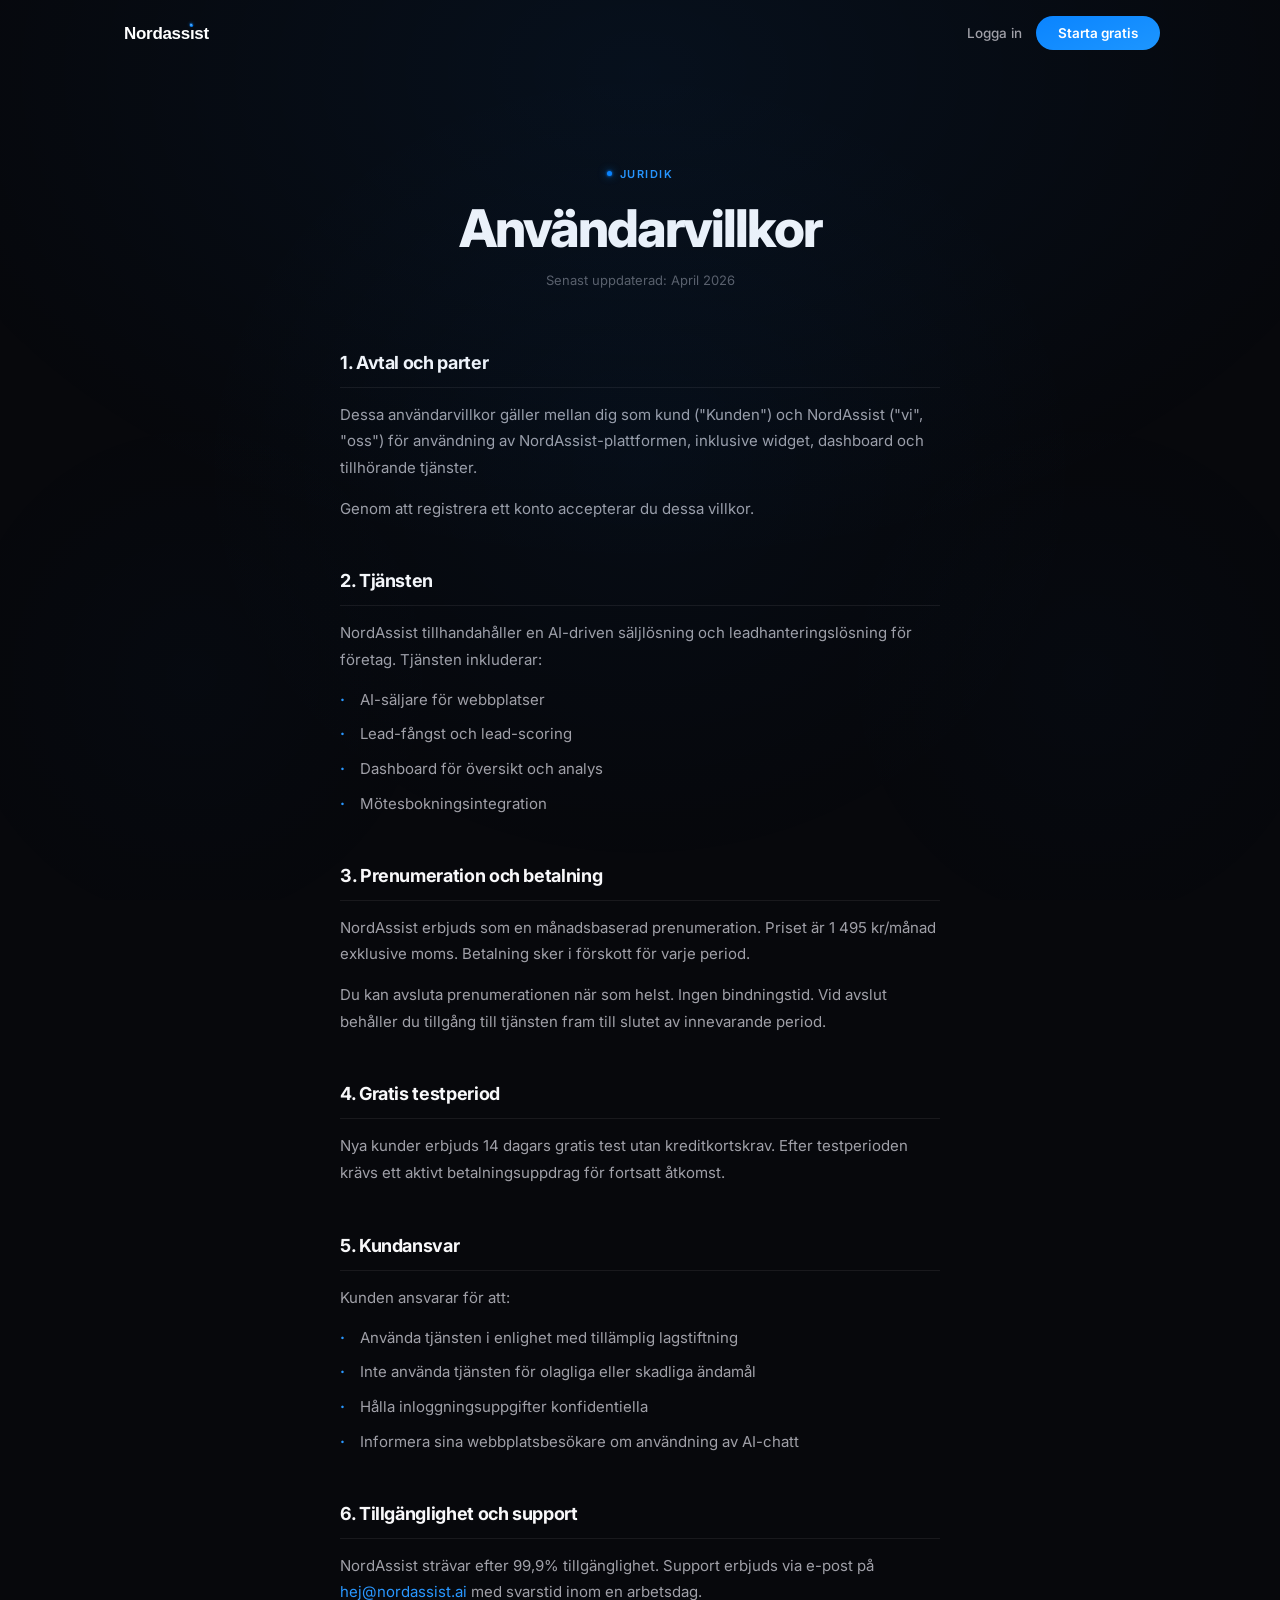
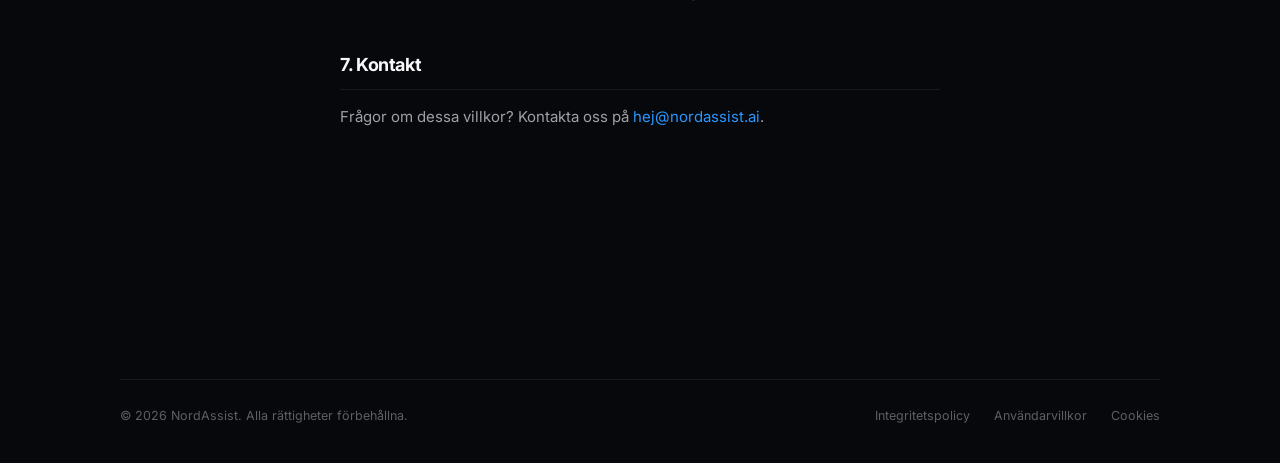
==== commit 1189abbf: "Uppdatera global section flow, connectors och ambient glow" ====
--- a/anvandarvillkor.html
+++ b/anvandarvillkor.html
@@ -7,7 +7,7 @@
   <link rel="preconnect" href="https://fonts.googleapis.com"/>
   <link rel="preconnect" href="https://fonts.gstatic.com" crossorigin/>
   <link href="https://fonts.googleapis.com/css2?family=Inter:wght@300;400;500;600;700;800&display=swap" rel="stylesheet"/>
-  <link rel="stylesheet" href="./style.css?v=23"/>
+  <link rel="stylesheet" href="./style.css?v=25"/>
   <style>
     .policy-hero{padding:160px 0 64px;text-align:center}
     .policy-hero .eyebrow{justify-content:center;margin-bottom:20px}
--- a/style.css
+++ b/style.css
@@ -14,6 +14,19 @@
   overflow-x:hidden;
   -webkit-font-smoothing:antialiased;
   -moz-osx-font-smoothing:grayscale;
+}
+/* Global ambient blue flow — fixed, unified canvas glow */
+body::before{
+  content:'';
+  position:fixed;
+  inset:0;
+  pointer-events:none;
+  z-index:0;
+  background:
+    radial-gradient(ellipse 60% 55% at 50% 8%,  rgba(10,132,255,.07)  0%,transparent 100%),
+    radial-gradient(ellipse 35% 45% at 50% 52%,  rgba(10,132,255,.038) 0%,transparent 100%),
+    radial-gradient(ellipse 20% 30% at 15% 75%,  rgba(10,132,255,.018) 0%,transparent 100%),
+    radial-gradient(ellipse 20% 30% at 85% 75%,  rgba(10,132,255,.018) 0%,transparent 100%);
 }
 img,video{max-width:100%;display:block}
 a{text-decoration:none;color:inherit}
@@ -34,9 +47,9 @@
   --blue-dim:    rgba(10,132,255,0.10);
   --blue-glow:   rgba(10,132,255,0.22);
   --blue-border: rgba(10,132,255,0.28);
-  --text:        #F5F5F7;
-  --text-2:      #8E8E93;
-  --text-3:      #545458;
+  --text:        #F8F8FA;
+  --text-2:      #A0A0A8;
+  --text-3:      #5E5E64;
   --green:       #30D158;
   --orange:      #FF9F0A;
   --r:           12px;
@@ -76,18 +89,18 @@
 @keyframes pulse{0%,100%{opacity:1}50%{opacity:.3}}
 
 .display{
-  font-size:clamp(52px,7vw,96px);
-  font-weight:800;letter-spacing:-.04em;line-height:1.01;color:var(--text);
+  font-size:clamp(56px,7.5vw,104px);
+  font-weight:800;letter-spacing:-.045em;line-height:1.0;color:var(--text);
 }
 .display em{font-style:normal;color:var(--blue-2)}
 
 .h2{
-  font-size:clamp(36px,4.5vw,64px);
-  font-weight:700;letter-spacing:-.03em;line-height:1.08;color:var(--text);
-}
-.h3{font-size:clamp(22px,2.5vw,32px);font-weight:700;letter-spacing:-.025em;color:var(--text);line-height:1.2}
-
-.lead{font-size:clamp(17px,1.8vw,21px);line-height:1.65;color:var(--text-2);font-weight:400}
+  font-size:clamp(38px,4.8vw,68px);
+  font-weight:800;letter-spacing:-.033em;line-height:1.06;color:var(--text);
+}
+.h3{font-size:clamp(23px,2.6vw,34px);font-weight:700;letter-spacing:-.028em;color:var(--text);line-height:1.18}
+
+.lead{font-size:clamp(17px,1.9vw,21px);line-height:1.65;color:var(--text-2);font-weight:400}
 .body{font-size:16px;line-height:1.75;color:var(--text-2)}
 
 /* ─────────────────────────────────────────
@@ -228,13 +241,13 @@
 .hero-badge-icon{font-size:13px;opacity:.8}
 
 .hero-title{
-  font-size:clamp(54px,7.5vw,100px);
-  font-weight:800;letter-spacing:-.045em;line-height:.98;
-  color:var(--text);margin-bottom:24px;
+  font-size:clamp(58px,8vw,108px);
+  font-weight:800;letter-spacing:-.048em;line-height:.97;
+  color:var(--text);margin-bottom:28px;
 }
 
 .hero-sub{
-  font-size:clamp(16px,1.8vw,19px);line-height:1.65;color:var(--text-2);
+  font-size:clamp(17px,1.9vw,20px);line-height:1.65;color:var(--text-2);
   max-width:560px;margin:0 auto 40px;font-weight:400;
 }
 
@@ -336,17 +349,17 @@
   animation:vp-dot-pulse 2.5s ease-in-out infinite;
 }
 .vp-title{
-  font-size:clamp(28px,4vw,50px);
+  font-size:clamp(30px,4.2vw,54px);
   font-weight:800;
-  letter-spacing:-.042em;
-  line-height:1.02;
+  letter-spacing:-.044em;
+  line-height:1.01;
   color:var(--text);
   margin-bottom:20px;
   max-width:760px;
   margin-left:auto;margin-right:auto;
 }
 .vp-sub{
-  font-size:17px;
+  font-size:17.5px;
   color:var(--text-2);
   line-height:1.68;
   max-width:480px;
@@ -377,67 +390,70 @@
 /* ── Base card ── */
 .vp-card{
   background:linear-gradient(160deg,#111827 0%,#090f1c 100%);
-  border:1px solid rgba(255,255,255,.06);
+  border:1px solid rgba(255,255,255,.07);
   border-radius:18px;
   padding:34px 28px 30px;
   position:relative;
   overflow:hidden;
   z-index:1;
   box-shadow:
-    inset 0 1px 0 rgba(255,255,255,.05),
-    0 10px 40px rgba(0,0,0,.6);
+    inset 0 1px 0 rgba(255,255,255,.06),
+    0 12px 48px rgba(0,0,0,.7),
+    0 0 0 1px rgba(0,0,0,.4);
   transition:transform .35s var(--ease-out),box-shadow .35s var(--ease-out),border-color .35s var(--ease-out);
 }
 .vp-card::after{
   content:'';
   position:absolute;inset:0;
-  background:linear-gradient(135deg,transparent 35%,rgba(255,255,255,.016) 50%,transparent 65%);
+  background:linear-gradient(135deg,transparent 30%,rgba(255,255,255,.022) 50%,transparent 70%);
   opacity:0;
   transition:opacity .3s var(--ease);
   pointer-events:none;
 }
 .vp-card:hover::after{ opacity:1 }
 .vp-card:hover{
-  transform:translateY(-10px);
-  border-color:rgba(10,132,255,.2);
+  transform:translateY(-8px);
+  border-color:rgba(10,132,255,.25);
   box-shadow:
-    inset 0 1px 0 rgba(255,255,255,.08),
-    0 25px 60px rgba(0,0,0,.8),
-    0 0 25px rgba(10,132,255,.15);
+    inset 0 1px 0 rgba(255,255,255,.10),
+    0 28px 72px rgba(0,0,0,.85),
+    0 0 32px rgba(10,132,255,.20),
+    0 0 0 1px rgba(10,132,255,.08);
 }
 /* ── Primary card ── */
 .vp-card--primary{
   background:linear-gradient(160deg,#141b2e 0%,#0d1422 100%);
-  border-color:rgba(255,255,255,.10);
+  border-color:rgba(10,132,255,.18);
   box-shadow:
-    inset 0 1px 0 rgba(255,255,255,.08),
-    0 12px 40px rgba(0,0,0,.6),
-    0 0 40px rgba(10,132,255,.08);
+    inset 0 1px 0 rgba(255,255,255,.09),
+    0 14px 48px rgba(0,0,0,.65),
+    0 0 48px rgba(10,132,255,.11);
   transform:scale(1.04);
   z-index:2;
 }
 .vp-card--primary:hover{
-  transform:scale(1.04) translateY(-10px);
-  border-color:rgba(10,132,255,.28);
+  transform:scale(1.04) translateY(-8px);
+  border-color:rgba(10,132,255,.35);
   box-shadow:
-    inset 0 1px 0 rgba(255,255,255,.11),
-    0 28px 64px rgba(0,0,0,.85),
-    0 0 40px rgba(10,132,255,.18);
+    inset 0 1px 0 rgba(255,255,255,.13),
+    0 30px 70px rgba(0,0,0,.88),
+    0 0 52px rgba(10,132,255,.24),
+    0 0 0 1px rgba(10,132,255,.12);
 }
 /* ── Icon ── */
 .vp-icon{
   width:46px;height:46px;
   min-width:46px;min-height:46px;
   border-radius:12px;
-  background:rgba(10,132,255,.08);
-  border:1px solid rgba(10,132,255,.18);
+  background:rgba(10,132,255,.10);
+  border:1px solid rgba(10,132,255,.22);
   display:flex;align-items:center;justify-content:center;
   flex-shrink:0;
   overflow:hidden;
   margin-bottom:20px;
   box-shadow:
-    inset 0 1px 0 rgba(255,255,255,.06),
-    0 0 15px rgba(10,132,255,.25);
+    inset 0 1px 0 rgba(255,255,255,.07),
+    0 0 20px rgba(10,132,255,.32);
   transition:background .25s var(--ease),box-shadow .25s var(--ease),border-color .25s var(--ease);
 }
 .vp-icon svg{
@@ -447,13 +463,18 @@
   max-width:20px;max-height:20px;
   flex-shrink:0;
   color:var(--blue-2);
+  filter:drop-shadow(0 0 4px rgba(10,132,255,.5));
+  transition:filter .25s var(--ease);
 }
 .vp-card:hover .vp-icon{
-  background:rgba(10,132,255,.14);
-  border-color:rgba(10,132,255,.32);
+  background:rgba(10,132,255,.18);
+  border-color:rgba(10,132,255,.42);
   box-shadow:
-    inset 0 1px 0 rgba(255,255,255,.08),
-    0 0 22px rgba(10,132,255,.38);
+    inset 0 1px 0 rgba(255,255,255,.10),
+    0 0 28px rgba(10,132,255,.52);
+}
+.vp-card:hover .vp-icon svg{
+  filter:drop-shadow(0 0 8px rgba(10,132,255,.8));
 }
 /* ── Text ── */
 .vp-card-title{
@@ -521,16 +542,24 @@
 }
 
 /* ─────────────────────────────────────────
-   SECTION CONNECTOR (between ROI → 97%)
+   SECTION CONNECTOR — energy beam system
 ───────────────────────────────────────── */
 @keyframes energyFlow{
-  0%,100%{ opacity:.4; transform:scaleY(.85) }
-  50%    { opacity:1;  transform:scaleY(1)   }
+  0%,100%{ opacity:.48; transform:scaleY(.9)  }
+  50%    { opacity:1;   transform:scaleY(1)   }
+}
+@keyframes energyGlow{
+  0%,100%{ opacity:.35; transform:scaleY(.9)  }
+  50%    { opacity:.85; transform:scaleY(1)   }
+}
+@keyframes energyHalo{
+  0%,100%{ opacity:.15; transform:scaleX(.7)  }
+  50%    { opacity:.38; transform:scaleX(1)   }
 }
 .section-connector{
   position:relative;
   width:100%;
-  height:100px;
+  height:120px;
   display:flex;
   justify-content:center;
   align-items:center;
@@ -538,34 +567,36 @@
   pointer-events:none;
   overflow:visible;
 }
-/* Core energy beam */
+/* Core energy beam — sharp, bright centre */
 .section-connector::before{
   content:'';
   position:relative;
-  z-index:1;
+  z-index:2;
   width:2px;
   height:100%;
   background:linear-gradient(
     to bottom,
     transparent,
-    rgba(10,132,255,.25) 20%,
-    rgba(10,132,255,.9) 50%,
-    rgba(10,132,255,.25) 80%,
+    rgba(10,132,255,.45) 12%,
+    rgba(80,170,255,1)   48%,
+    rgba(10,132,255,.8)  52%,
+    rgba(10,132,255,.45) 88%,
     transparent
   );
-  filter:blur(1px);
-  animation:energyFlow 3.5s ease-in-out infinite;
+  filter:blur(0.6px);
+  animation:energyFlow 3.2s ease-in-out infinite;
   transform-origin:center;
 }
-/* Wide ambient glow behind the beam */
+/* Wide ambient halo — broader, softer */
 .section-connector::after{
   content:'';
   position:absolute;
-  width:24px;
+  width:60px;
   height:100%;
-  background:radial-gradient(circle,rgba(10,132,255,.22) 0%,transparent 70%);
-  filter:blur(10px);
-  animation:energyFlow 3.5s ease-in-out infinite;
+  background:radial-gradient(ellipse at center,rgba(10,132,255,.38) 0%,rgba(10,132,255,.12) 35%,transparent 70%);
+  filter:blur(18px);
+  animation:energyGlow 3.2s ease-in-out infinite;
+  animation-delay:.25s;
   transform-origin:center;
 }
 
@@ -578,8 +609,8 @@
   text-align:center;
 }
 .hook-stat{
-  font-size:clamp(80px,12vw,160px);
-  font-weight:800;letter-spacing:-.06em;line-height:1;
+  font-size:clamp(90px,13vw,180px);
+  font-weight:800;letter-spacing:-.065em;line-height:1;
   color:var(--text);margin-bottom:16px;
 }
 .hook-stat span{color:var(--blue-2)}
@@ -647,8 +678,8 @@
   padding:var(--sec) 0;
   overflow:hidden;
 }
-.feature-section:nth-child(even){background:var(--bg-raise)}
-.feature-section:nth-child(odd){background:var(--bg)}
+/* All feature sections share the same base — connectors bridge them */
+.feature-section{background:var(--bg)}
 
 .feature-grid{
   display:grid;grid-template-columns:1fr 1fr;
@@ -811,8 +842,6 @@
 #results{
   padding:var(--sec) 0;
   background:var(--bg);
-  border-top:1px solid var(--border);
-  border-bottom:1px solid var(--border);
 }
 .results-grid{
   display:grid;grid-template-columns:repeat(3,1fr);
@@ -843,7 +872,7 @@
 ───────────────────────────────────────── */
 #how{
   padding:var(--sec) 0;
-  background:var(--bg-raise);
+  background:var(--bg);
 }
 /* .how-steps, .how-step, etc. → moved to premium redesign block above */
 
@@ -1181,7 +1210,9 @@
 ───────────────────────────────────────── */
 #cta{
   padding:80px 0 88px;
-  background:var(--bg-raise);
+  background:
+    radial-gradient(ellipse 40% 22% at 50% 0%, rgba(10,132,255,.065) 0%,transparent 100%),
+    var(--bg);
   text-align:center;position:relative;overflow:hidden;
 }
 .cta-orb{
@@ -1211,7 +1242,6 @@
 #footer{
   padding:72px 0 40px;
   background:var(--bg);
-  border-top:1px solid var(--border);
 }
 .footer-top{display:grid;grid-template-columns:200px 1fr;gap:80px;margin-bottom:64px}
 .footer-brand-name{font-size:15px;font-weight:800;letter-spacing:.04em;color:var(--text);margin-bottom:12px}
@@ -1455,10 +1485,7 @@
 #hook,#dashboard,.feature-section,#results,#how,#compare,#pricing,#faq,#cta{
   position:relative;
 }
-#how::before,#pricing::before,#compare::before,#faq::before,#results::before{
-  content:'';position:absolute;top:0;left:0;right:0;height:1px;pointer-events:none;
-  background:linear-gradient(90deg,transparent 0%,var(--border-hi) 50%,transparent 100%);
-}
+/* Section separator lines removed — connectors handle transitions */
 
 /* ── Typography — final rhythm ── */
 .body{font-size:16px;line-height:1.7;color:var(--text-2)}
@@ -1470,21 +1497,97 @@
 .dash-label-row .lead,
 .feature-copy .body{ margin-bottom:0 }
 
-/* ── 97% Hook — clean impact ── */
+/* ── 97% Hook — focal energy node ── */
 #hook{
-  background:radial-gradient(ellipse 80% 60% at 50% 30%,rgba(10,132,255,.042) 0%,transparent 100%),var(--bg);
-}
-.hook-stat span{text-shadow:0 0 40px rgba(41,151,255,.28)}
+  /* Top bloom: connector energy feeds the section from above */
+  background:
+    radial-gradient(ellipse 44% 26% at 50% 0%,   rgba(10,132,255,.10) 0%,transparent 100%),
+    radial-gradient(ellipse 85% 60% at 50% 30%,  rgba(10,132,255,.058) 0%,transparent 100%),
+    var(--bg);
+}
+/* 97 number — maximum energy concentration */
+.hook-stat span:first-child{
+  text-shadow:
+    0 0 30px rgba(10,132,255,.75),
+    0 0 80px rgba(10,132,255,.38),
+    0 0 160px rgba(10,132,255,.18);
+}
+@keyframes hookStatPulse{
+  0%,100%{ text-shadow:0 0 30px rgba(10,132,255,.75),0 0 80px rgba(10,132,255,.38),0 0 160px rgba(10,132,255,.18) }
+  50%    { text-shadow:0 0 40px rgba(10,132,255,.95),0 0 110px rgba(10,132,255,.55),0 0 200px rgba(10,132,255,.28) }
+}
+.hook-stat span:first-child{ animation:hookStatPulse 4s ease-in-out infinite }
+.hook-stat span{color:var(--blue-2)}
 .hook-label{
   font-size:clamp(19px,2.4vw,27px);
-  color:var(--text-2);
+  color:rgba(255,255,255,.72);
   line-height:1.45;
   letter-spacing:-.015em;
 }
+/* Divider between stat and copy — feels like the beam continues down */
 .hook-divider{
-  width:1px;height:72px;
-  background:linear-gradient(to bottom,transparent,rgba(10,132,255,.35),transparent);
+  width:1.5px;height:72px;
+  background:linear-gradient(to bottom,rgba(10,132,255,.7),rgba(10,132,255,.25),transparent);
   margin:48px auto;
+  filter:blur(0.5px);
+  box-shadow:0 0 8px rgba(10,132,255,.35);
+}
+/* NordAssist CTA line — glowing blue call-to-action */
+.hook-cta-line{
+  font-size:18px!important;
+  color:var(--blue-2)!important;
+  font-weight:700!important;
+  letter-spacing:-.02em!important;
+  text-shadow:
+    0 0 20px rgba(10,132,255,.8),
+    0 0 50px rgba(10,132,255,.35);
+  animation:hookStatPulse 4s ease-in-out infinite;
+  animation-delay:0.5s;
+  display:inline-block;
+}
+
+/* ── Section top-blooms — connector energy enters from above ── */
+/* Dashboard */
+#dashboard{
+  background:
+    radial-gradient(ellipse 40% 22% at 50% 0%, rgba(10,132,255,.075) 0%,transparent 100%),
+    var(--bg);
+}
+/* Feature sections: shared top bloom */
+.feature-section{
+  background:
+    radial-gradient(ellipse 40% 22% at 50% 0%, rgba(10,132,255,.058) 0%,transparent 100%),
+    var(--bg);
+}
+/* How it works */
+#how{
+  background:
+    radial-gradient(ellipse 40% 22% at 50% 0%, rgba(10,132,255,.068) 0%,transparent 100%),
+    var(--bg);
+}
+/* Compare */
+#compare{
+  background:
+    radial-gradient(ellipse 40% 22% at 50% 0%, rgba(10,132,255,.062) 0%,transparent 100%),
+    var(--bg);
+}
+/* Pricing */
+.pricing-v2-section{
+  background:
+    radial-gradient(ellipse 40% 22% at 50% 0%, rgba(10,132,255,.068) 0%,transparent 100%),
+    var(--bg);
+}
+/* FAQ */
+#faq{
+  background:
+    radial-gradient(ellipse 40% 22% at 50% 0%, rgba(10,132,255,.055) 0%,transparent 100%),
+    var(--bg);
+}
+/* CTA */
+#cta{
+  background:
+    radial-gradient(ellipse 40% 22% at 50% 0%, rgba(10,132,255,.072) 0%,transparent 100%),
+    var(--bg);
 }
 
 /* ── Dashboard — product depth ── */
@@ -1596,9 +1699,8 @@
   box-shadow:0 48px 120px rgba(0,0,0,.7),0 0 0 1px rgba(10,132,255,.1);
 }
 
-/* ── Feature sections — consistent flat backgrounds ── */
-.feature-section:nth-child(even){background:var(--bg-raise)}
-.feature-section:nth-child(odd){background:var(--bg)}
+/* ── Feature sections — unified background for seamless flow ── */
+.feature-section{background:var(--bg)}
 
 /* ── How-it-works ── */
 .how-step-inner{
